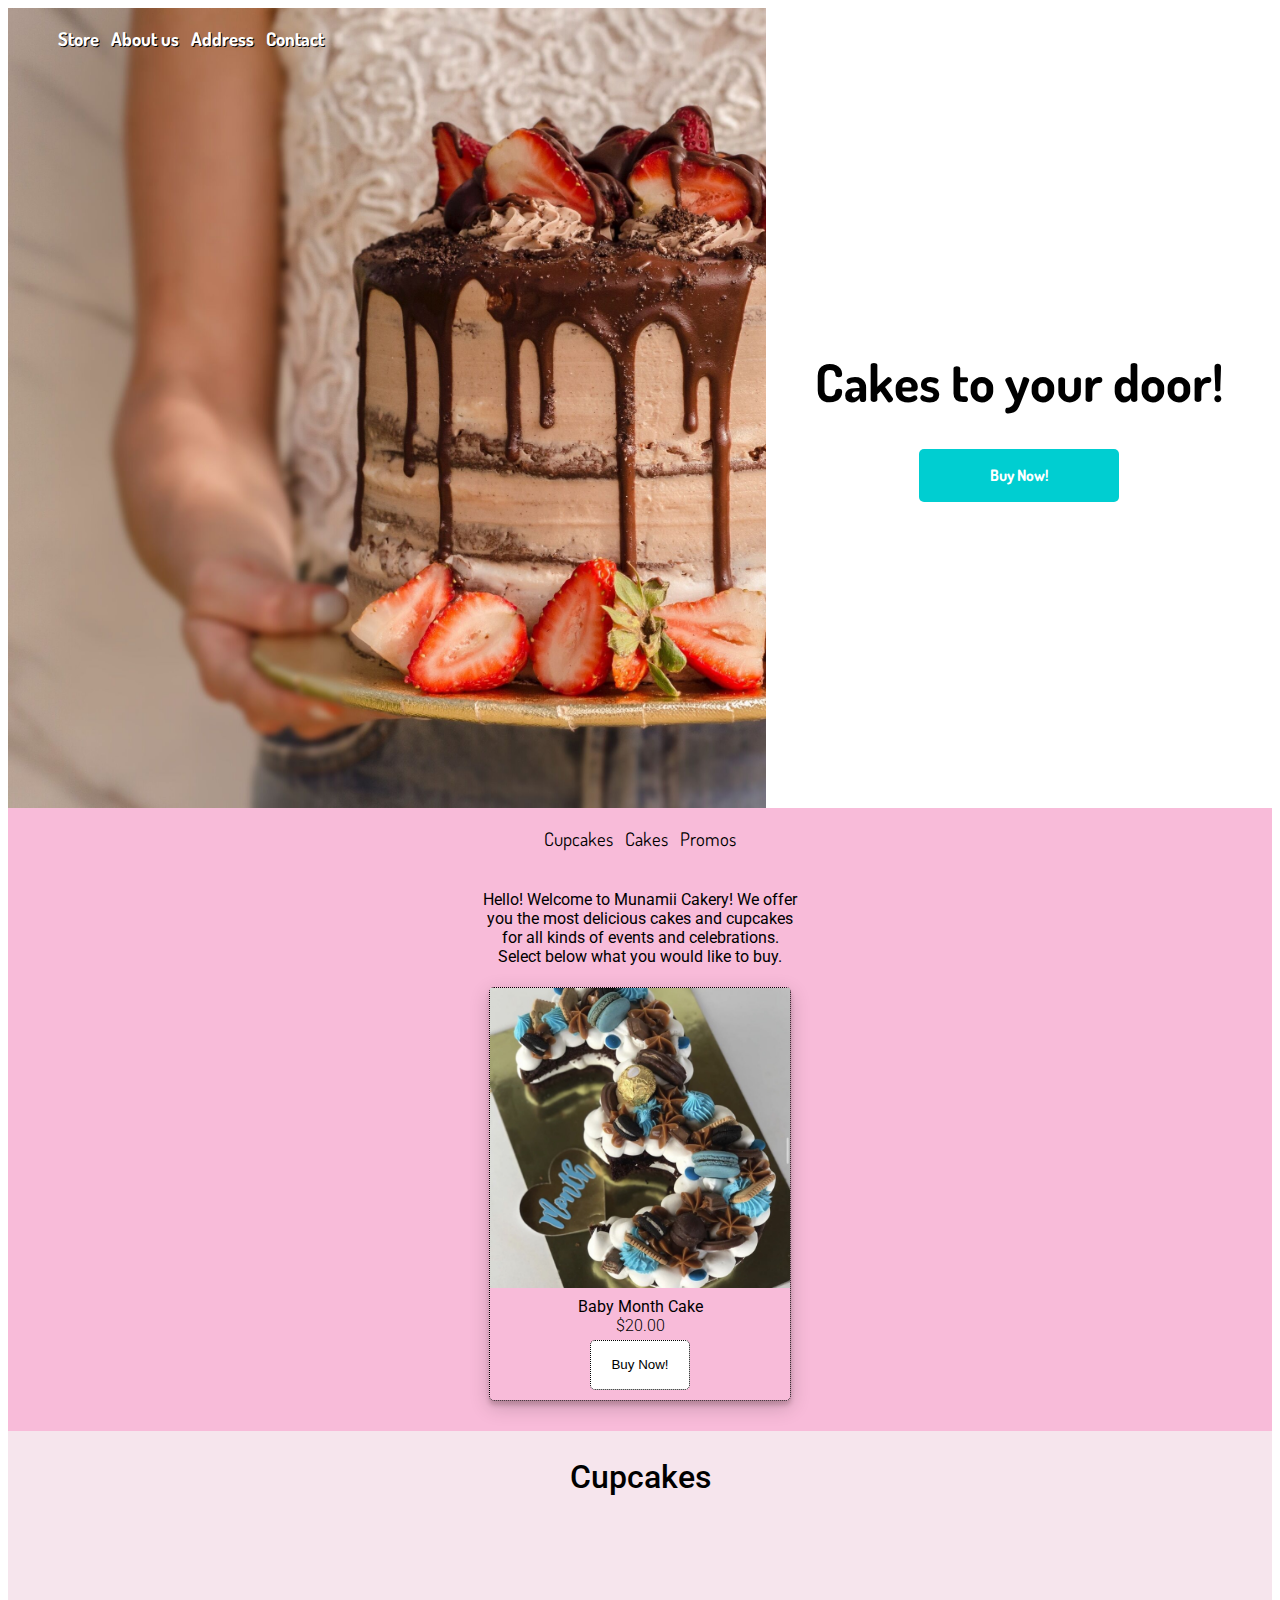
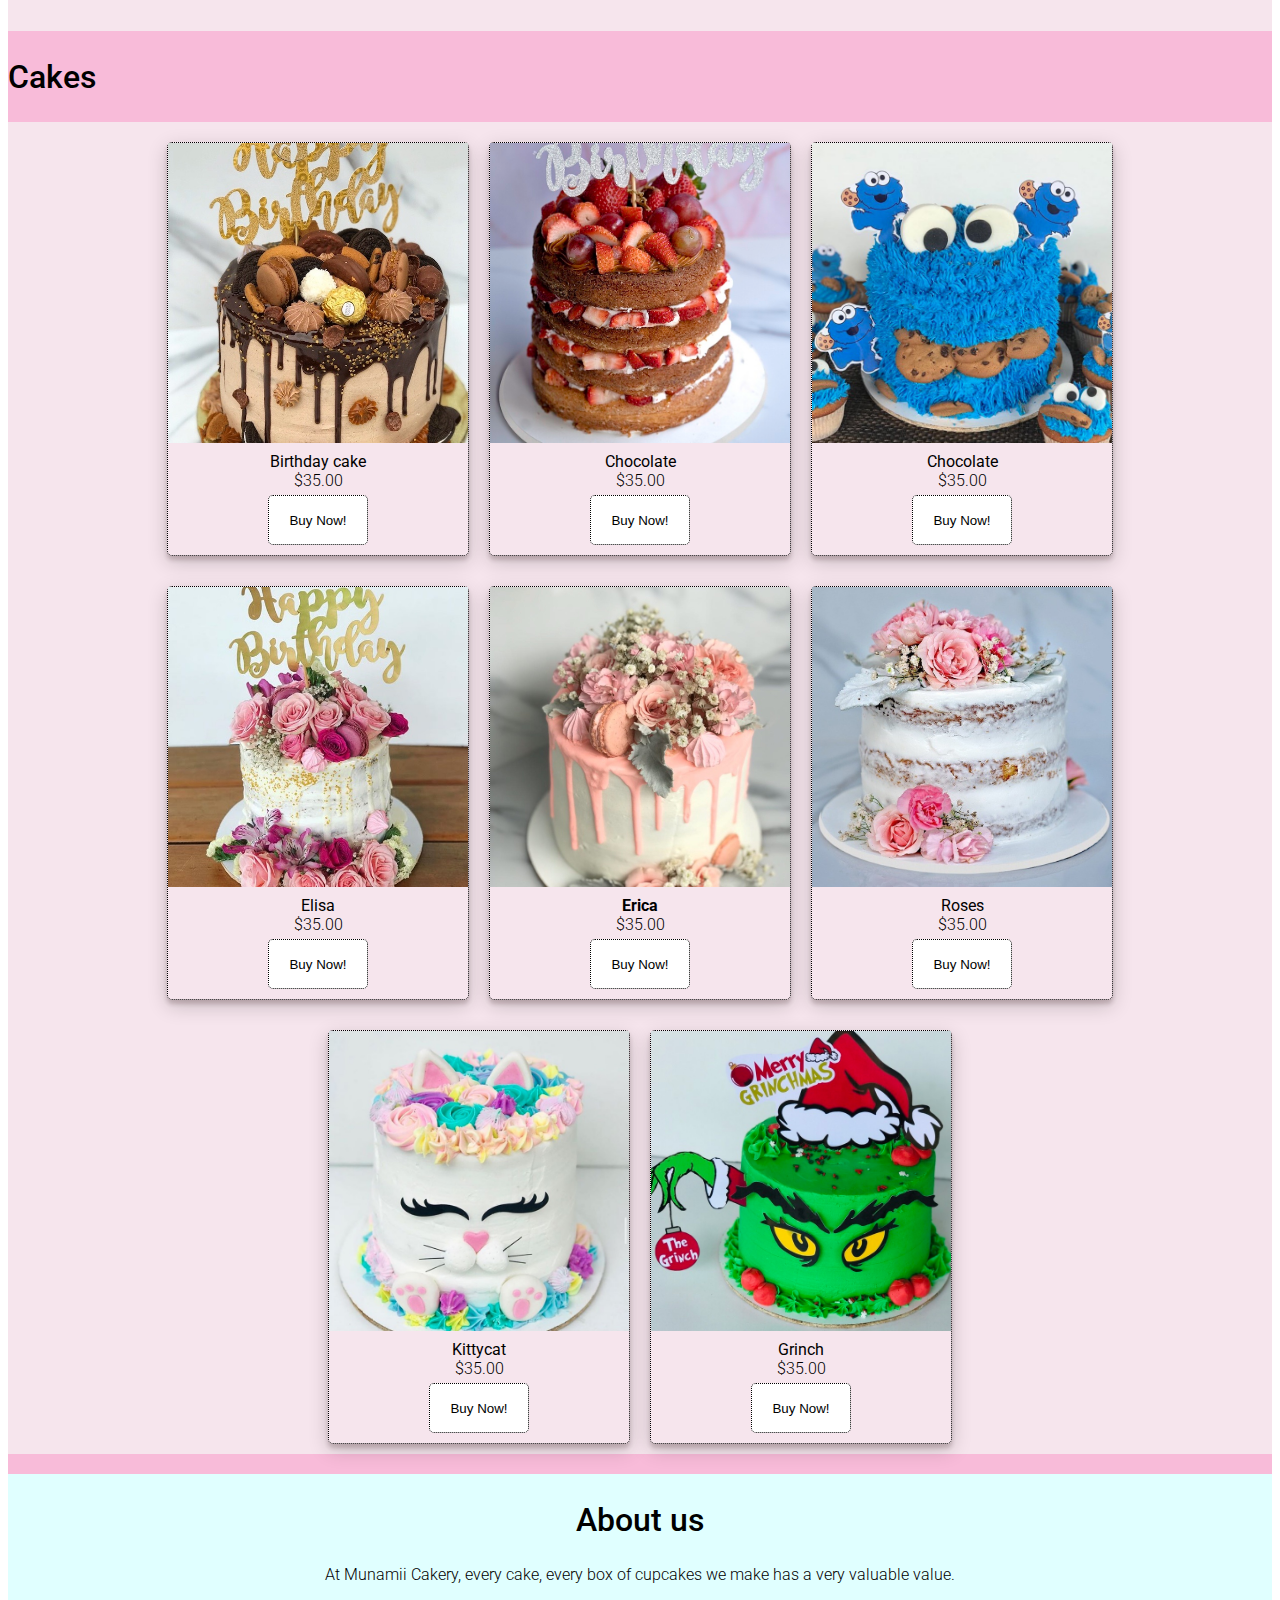
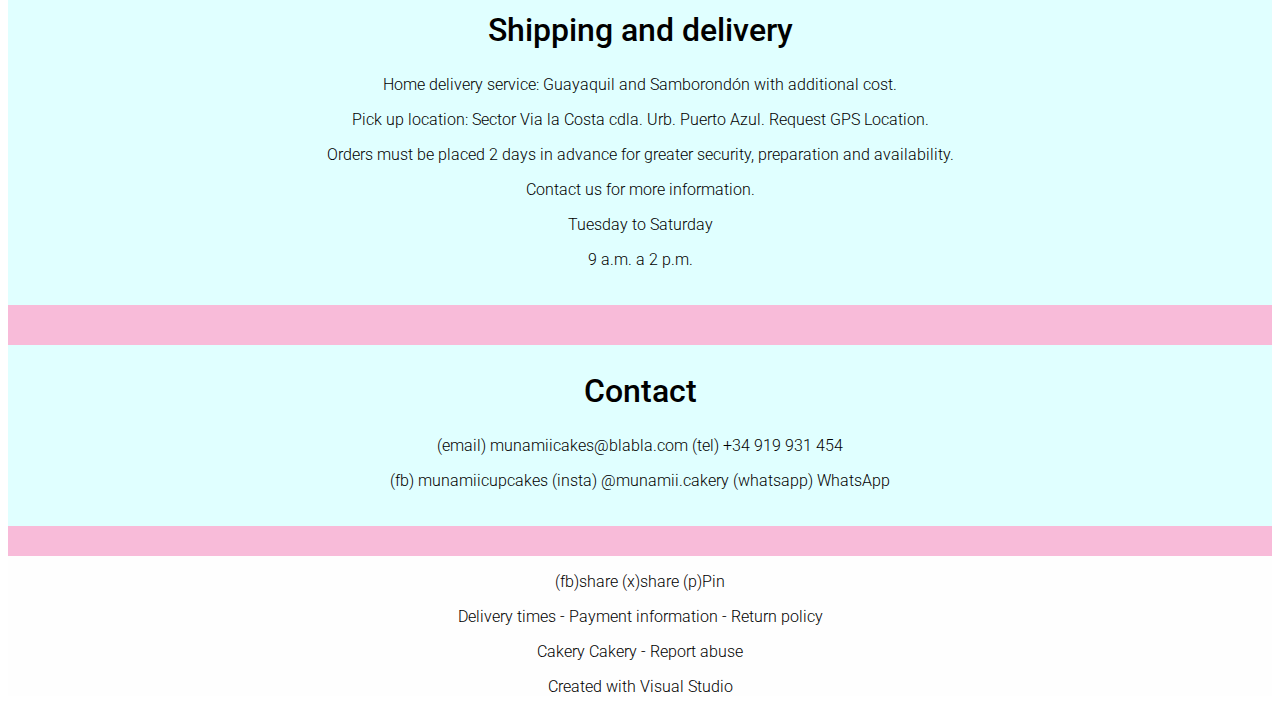
==== cakery/index.html @ a816df94 "cake menu" ====
<!DOCTYPE html>
<html lang="en">
  <head>
    <title>Cakery</title>
    <meta charset="UTF-8">
    <meta name="viewport" content="width=device-width, initial-scale=1">
    <link rel="stylesheet" href="index.css">

    <link rel="preconnect" href="//fonts.googleapis.com">
    <link rel="preconnect" href="//fonts.gstatic.com" crossorigin>
    <link href="//fonts.googleapis.com/css2?family=Dosis:wght@200..800&display=swap" rel="stylesheet">
    <link href="//fonts.googleapis.com/css2?family=Roboto:ital,wght@0,100;0,300;0,400;0,500;0,700;0,900;1,100;1,300;1,400;1,500;1,700;1,900&display=swap" rel="stylesheet");
  </head>
  
  <body>
    <!-- top level flex container -->
    <div id="top" class="flex-container-top-level">

      <!-- welcome page -->
      <div class="welcome">

        <div class="welcome-left">
          <div class="navbar">
            <h3>
              <b>
              <a href="#store">Store</a>&nbsp;&nbsp;
              <a href="#about">About us</a>&nbsp;&nbsp;
              <a href="#about">Address</a>&nbsp;&nbsp;
              <a href="#contact">Contact</a>
              </b>
            </h3>
          </div>
        </div>

        <div class="welcome-right">
          <h1><b>Cakes to your door!</b></h1>
          <button class="welcome-button" onclick="document.location='#store'"><h3><b>Buy Now!</b></h3></button>
        </div>
      </div>
      <!-- end welcome page -->

      <div id="store" class="product-menu">
        <h3>
          <a href="#cupcakes" class="two">Cupcakes</a>&nbsp;&nbsp;
          <a href="#cakes"  class="two">Cakes</a>&nbsp;&nbsp;
          <a href="#promo"  class="two">Promos</a>
        </h3></div>
      
      <div id="promo" class="selected-products"><p></p>
        <h4>
        Hello! Welcome to Munamii Cakery! We offer you the most delicious cakes and cupcakes for all kinds of events and celebrations. Select below what you would like to buy.
        </h4>
        <div class="cake">
          <a target="_top" href="">
            <img src="images/cakes/numbercake.jpg" class="img_cake">
          </a>
          <div class="semi_bold">Baby Month Cake</div>
          <div class="price">$20.00</div>
          <button class="buy-button" onclick="document.location='#store'">Buy Now!</button>
        </div>
      </div>

      <div id="cupcakes" class="cupcakes"><h2>Cupcakes</h2></div>

      <h2>Cakes</h2>
      <!-- cakes section -->
      <div id="cakes" class="cakes">
        
        <div class="cake">
          <a target="_top" href="">
            <img src="images/cakes/birthday.jpg" class="img_cake">
          </a>
          <div class="semi_bold">Birthday cake</div>
          <div class="price">$35.00</div>
          <button class="buy-button" onclick="document.location='#store'">Buy Now!</button>
        </div>
        
        <div class="cake">
          <a target="_self" href="">
            <img src="images/cakes/chocolate.jpg" class="img_cake">
          </a>
          <div class="semi_bold">Chocolate</div>
          <div class="price">$35.00</div>
          <button class="buy-button" onclick="document.location='#store'">Buy Now!</button>
        </div>

        <div class="cake">
          <a target="_parent" href="">
            <img src="images/cakes/cookiemonster.jpg" class="img_cake">
          </a>
          <div class="semi_bold">Chocolate</div>
          <div class="price">$35.00</div>
          <button class="buy-button" onclick="document.location='#store'">Buy Now!</button>
        </div>

        <div class="cake">
          <a target="_self" href="">
            <img src="images/cakes/elisa.jpg" class="img_cake">
          </a>
          <div class="semi_bold">Elisa</div>
          <div class="price">$35.00</div>
          <button class="buy-button" onclick="document.location='#store'">Buy Now!</button>
        </div>

        <div class="cake">
          <a target="_self" href="">
            <img src="images/cakes/erica.jpg" class="img_cake">
          </a>
          <div class="semi_bold"><b>Erica</b></div>
          <div class="price">$35.00</div>
          <button class="buy-button" onclick="document.location='#store'">Buy Now!</button>
        </div> 
        
        <div class="cake">
          <a target="_self" href="">
            <img src="images/cakes/roses.jpg" class="img_cake">
          </a>
          <div class="semi_bold">Roses</div>
          <div class="price">$35.00</div>
          <button class="buy-button" onclick="document.location='#store'">Buy Now!</button>
        </div>  

        <div class="cake">
          <a target="_self" href="">
            <img src="images/cakes/kittycat.jpg" class="img_cake">
          </a>
          <div class="semi_bold">Kittycat</div>
          <div class="price">$35.00</div>
          <button class="buy-button" onclick="document.location='#store'">Buy Now!</button>
        </div>  

        <div class="cake">
          <a target="_self" href="">
            <img src="images/cakes/grinch.jpg" class="img_cake">
          </a>
          <div class="semi_bold">Grinch</div>
          <div class="price">$35.00</div>
          <button class="buy-button" onclick="document.location='#store'">Buy Now!</button>
        </div>  


      </div>
      <!-- end cakes section -->

      <div id="about" class="about">
        <h2>About us</h2>
        At Munamii Cakery, every cake, every box of cupcakes we make has a very valuable value.
        <h2>Shipping and delivery</h2>
        Home delivery service: Guayaquil and Samborondón with additional cost.<p></p>
        Pick up location: Sector Via la Costa cdla. Urb. Puerto Azul. Request GPS Location.<p></p> 
        Orders must be placed 2 days in advance for greater security, preparation and availability. <p></p>
        Contact us for more information.<p></p>
        Tuesday to Saturday<p></p>
        9 a.m. a 2 p.m.<p></p>
      </div>

      <div id="contact" class="about">
        <h2>Contact</h2>
        (email) munamiicakes@blabla.com 
        (tel) +34 919 931 454<p></p>
        (fb) munamiicupcakes
        (insta) @munamii.cakery
        (whatsapp) WhatsApp 
      <p></p>   
      </div>

      <div class="footer">
        <p></p>
        (fb)share
        (x)share
        (p)Pin
        <p></p>
        Delivery times - Payment information - Return policy<p></p>
        Cakery Cakery - Report abuse
        <p></p>
        Created with Visual Studio
      </div>

    </div>   
    <!-- end top level flex container -->
  </body>
---- cakery/index.css ----
html,body { font-family: "Roboto", sans-serif; font-weight: 300; }
h1 { font-family: "Dosis", sans-serif; font-weight: 400; font-size: 52px; }
h2 { font-family: "Roboto", sans-serif; font-weight: 500; font-size: 32px;}
h3 { font-family: "Dosis", sans-serif; font-weight: 400; }
h4 { font-family: "Roboto", sans-serif; font-weight: 400; }
h5 { font-family: "Roboto", sans-serif; font-weight: 200; }
.semi_bold { font-family: "Roboto", sans-serif; font-weight: 400; }

a:link { color: white; text-decoration: none }
a:visited { color: white; }
a:hover { color: lightgrey }
a:active { color: gray; }

a.two:link { color: black; text-decoration: none }
a.two:visited { color: black; }
a.two:hover { color: grey }
a.two:active { color: gray; }

.flex-container-top-level {
    display: flex;
    flex-direction: column;
    background-color: rgb(248, 187, 217);
}

.welcome {
    display: flex;
    background-color: lightblue;
    height: 800px;
    text-align: center;      
}

.welcome-left {
    display: flex;
    flex-direction: column;
    background-color: blueviolet;
    background-image: url("images/welcome.jpg");
    background-size: cover;
    background-repeat: no-repeat;
    width: 60%;
}

.welcome-right {
    display: flex;
    flex-direction: column;
    background-color: white; 
    width: 40%;
    align-items: center;
    justify-content: center;
}

.welcome-button {
    display: block;
    border-color: red;
    border-radius: 5px;
    border-width: 0px;
    width: 200px;
    color: white;
    background-color: darkturquoise;
    justify-content: center;
    transition-duration: 0.4s;
}

.welcome-button:hover {
    background-color: rgb(1, 145, 148);
    color: white;
}

.navbar {
    color: aliceblue;
    width: fit-content;
    height: fit-content;
    text-align: center;
    margin-left: 50px;
    text-shadow: 1px 1px black;
}

.product-menu {
    display: block;
    height: fit-content;
    text-align: center;
    align-self: center;
    width: fit-content;
}

.selected-products {
    display: block;
    height: fit-content;
    text-align: center;
    width: 322px;
    align-self: center;
    margin-bottom: 20px;
}

.cupcakes {
    display: block;
    background-color: rgb(246, 229, 237);    
    height: 200px;
    text-align: center;
}

.cakes {
    display: flex;
    flex-direction: row;
    flex-wrap: wrap;
    background-color: rgb(246, 229, 237); ;    
    height: fit-content;
    text-align: center;
    align-items: center;
    justify-content: center;    
}


.cake
{
    display: flex;
    flex-direction: column;
    margin: 20px 10px 10px 10px;
    align-items: center;
    justify-content: center;    
    border-color: black;
    border-style: dotted;
    border-radius: 5px;
    border-width: 1px;
    box-shadow: 0 4px 4px 0 rgba(54, 23, 23, 0.2), 0 6px 20px 0 rgba(0, 0, 0, 0.19);
}

.img_cake {
    width: 300px;
    height: 300px;
    margin-bottom: 5px;
}


.buy-button {
    display: block;
    border-color: black;
    border-style: dotted;
    border-radius: 5px;
    border-width: 1px;
    width: 100px;
    height: 50px;
    color: black;
    background-color: white;
    transition-duration: 0.4s;
    margin-top: 5px;
    margin-bottom: 10px;
}

.about {
    display: block;
    background-color: lightcyan; 
    height: fit-content; 
    text-align: center;
    margin-top: 20px;
    padding-bottom: 20px;
    margin-bottom: 20px;
}

.footer {
    display: block;    
    background-color:rgb(254, 254, 254);
    height: fit-content;
    text-align: center; 
    margin-top: 10px;
}
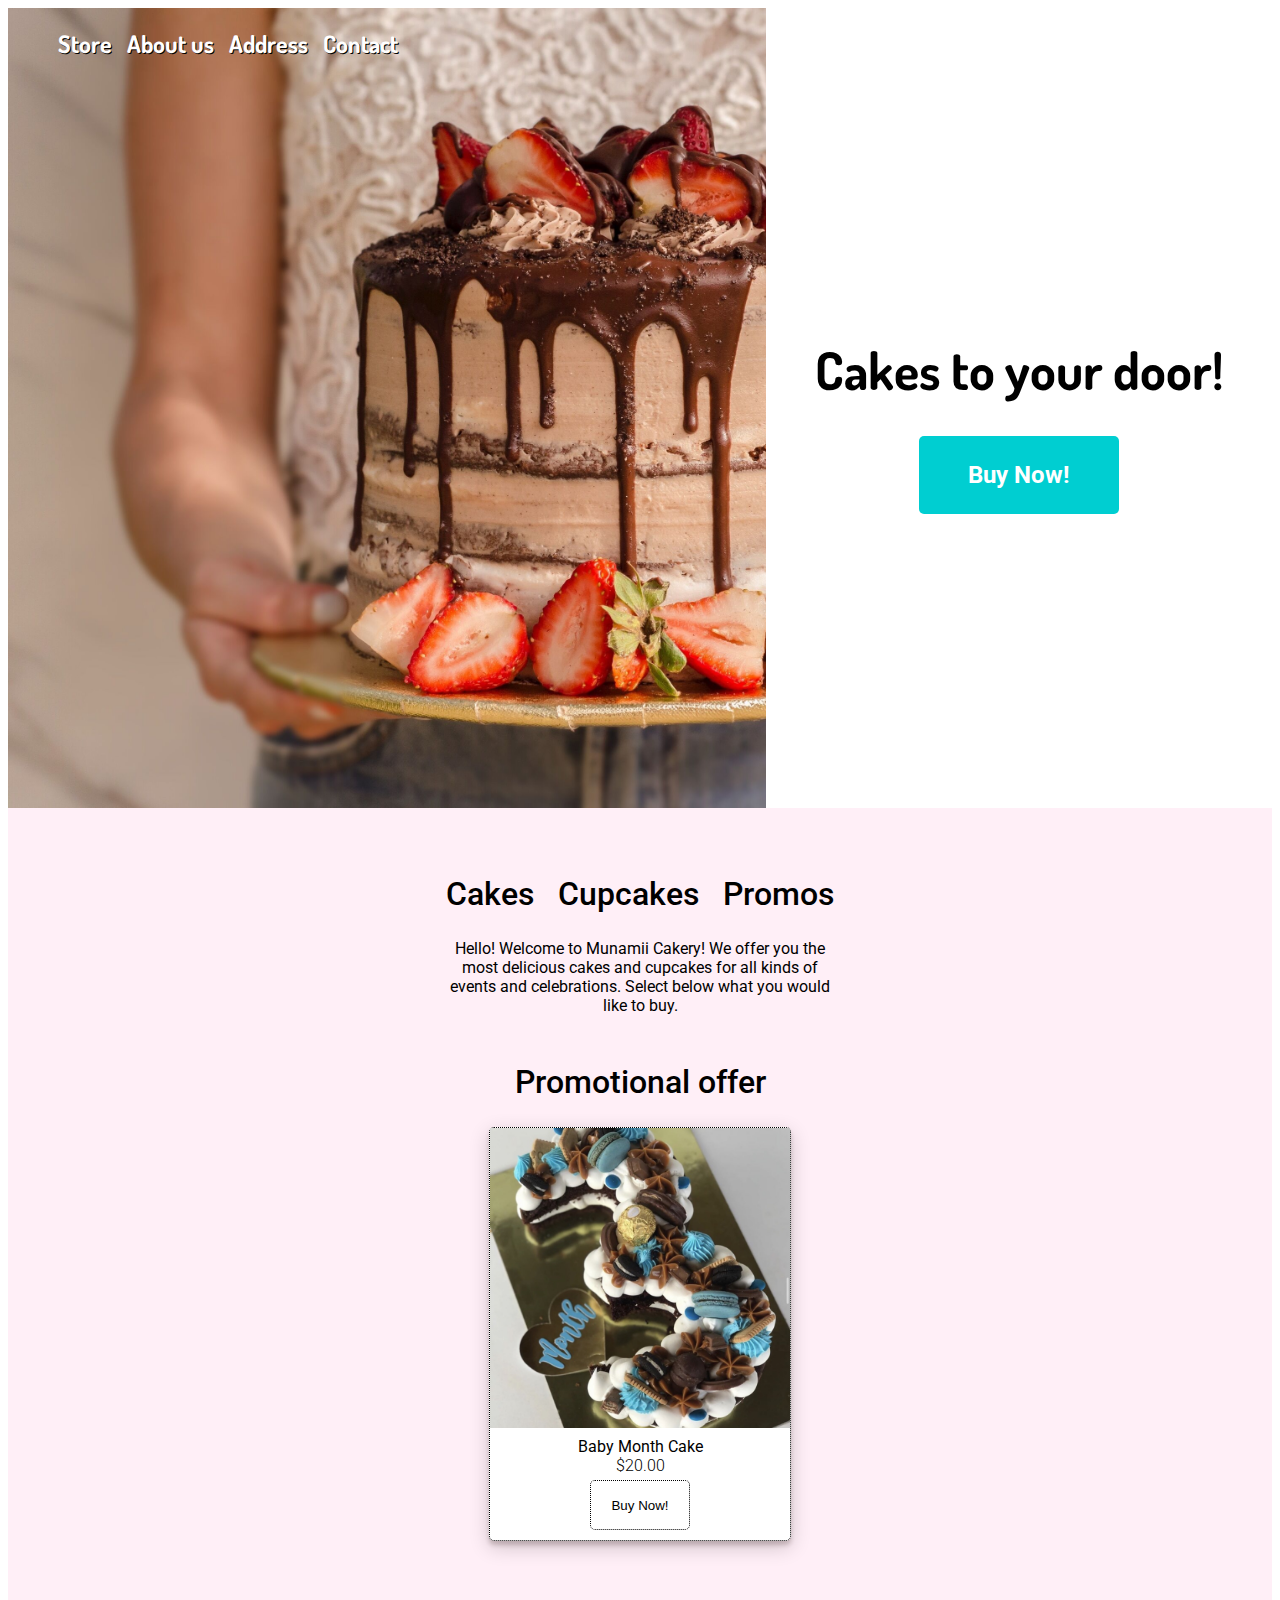
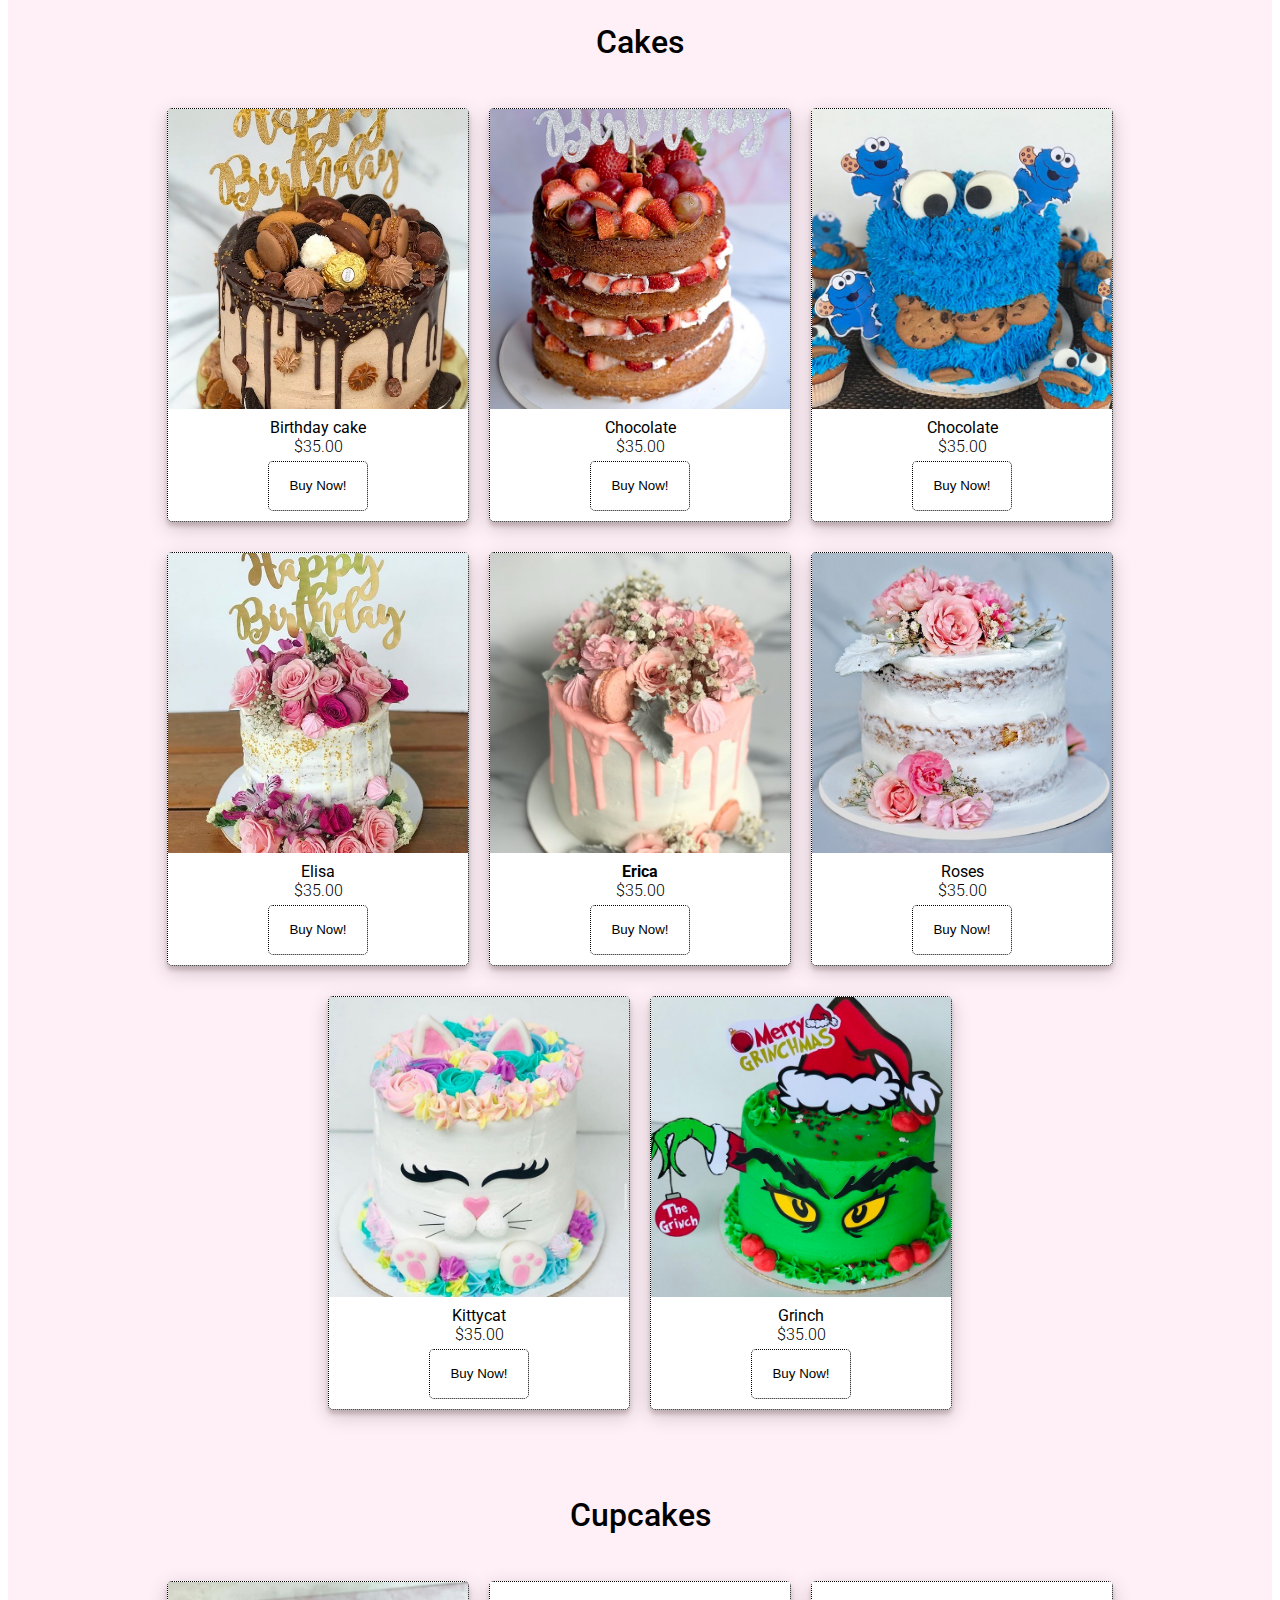
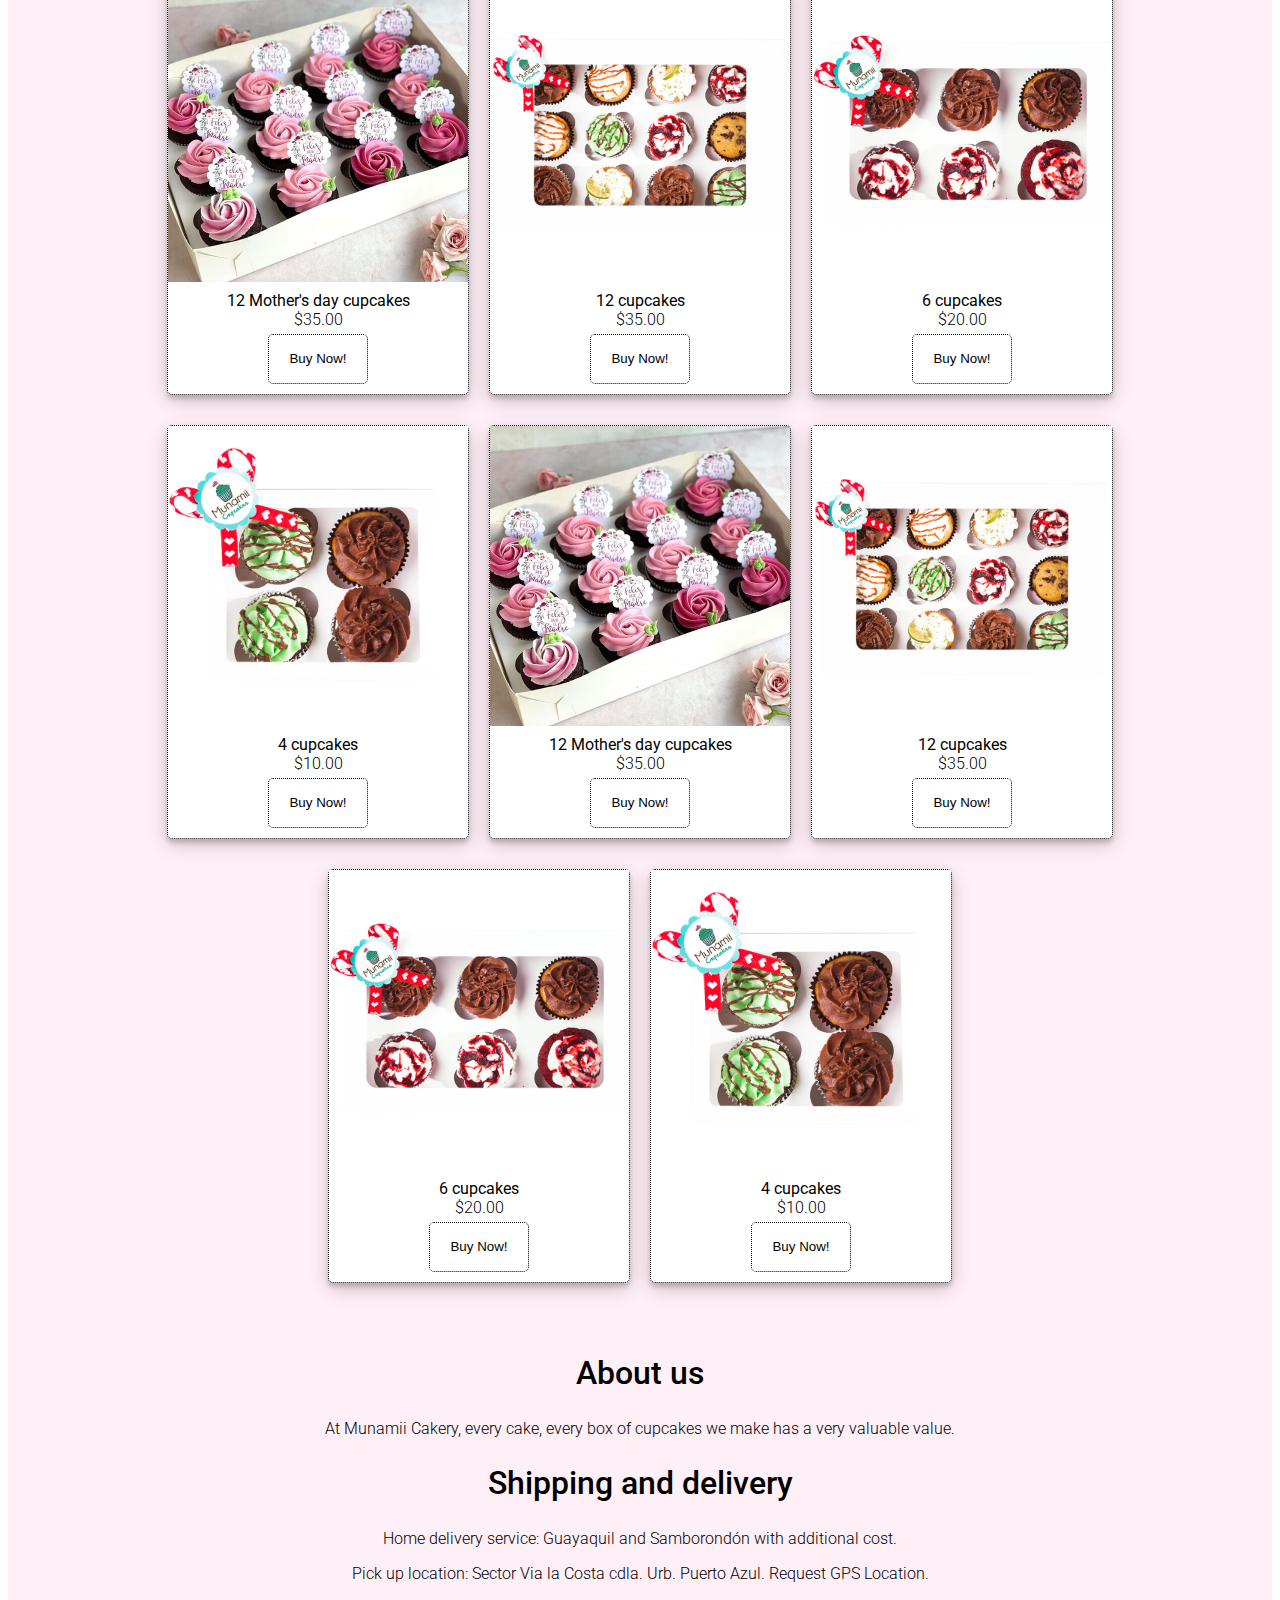
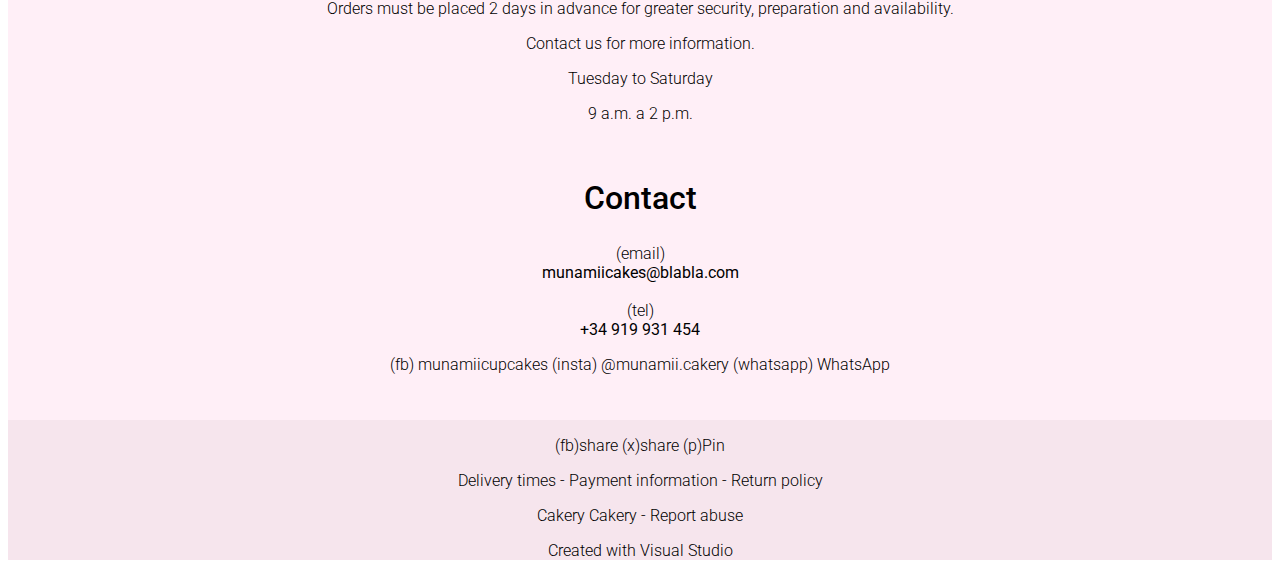
==== commit 79fe030b: "cupcakes menu" ====
--- a/cakery/index.html
+++ b/cakery/index.html
@@ -1,182 +1,275 @@
 <!DOCTYPE html>
 <html lang="en">
-  <head>
-    <title>Cakery</title>
-    <meta charset="UTF-8">
-    <meta name="viewport" content="width=device-width, initial-scale=1">
-    <link rel="stylesheet" href="index.css">
-
-    <link rel="preconnect" href="//fonts.googleapis.com">
-    <link rel="preconnect" href="//fonts.gstatic.com" crossorigin>
-    <link href="//fonts.googleapis.com/css2?family=Dosis:wght@200..800&display=swap" rel="stylesheet">
-    <link href="//fonts.googleapis.com/css2?family=Roboto:ital,wght@0,100;0,300;0,400;0,500;0,700;0,900;1,100;1,300;1,400;1,500;1,700;1,900&display=swap" rel="stylesheet");
-  </head>
-  
-  <body>
-    <!-- top level flex container -->
-    <div id="top" class="flex-container-top-level">
-
-      <!-- welcome page -->
-      <div class="welcome">
-
-        <div class="welcome-left">
-          <div class="navbar">
-            <h3>
-              <b>
-              <a href="#store">Store</a>&nbsp;&nbsp;
-              <a href="#about">About us</a>&nbsp;&nbsp;
-              <a href="#about">Address</a>&nbsp;&nbsp;
-              <a href="#contact">Contact</a>
-              </b>
-            </h3>
-          </div>
-        </div>
-
-        <div class="welcome-right">
-          <h1><b>Cakes to your door!</b></h1>
-          <button class="welcome-button" onclick="document.location='#store'"><h3><b>Buy Now!</b></h3></button>
-        </div>
-      </div>
-      <!-- end welcome page -->
-
-      <div id="store" class="product-menu">
-        <h3>
-          <a href="#cupcakes" class="two">Cupcakes</a>&nbsp;&nbsp;
-          <a href="#cakes"  class="two">Cakes</a>&nbsp;&nbsp;
-          <a href="#promo"  class="two">Promos</a>
-        </h3></div>
-      
-      <div id="promo" class="selected-products"><p></p>
-        <h4>
-        Hello! Welcome to Munamii Cakery! We offer you the most delicious cakes and cupcakes for all kinds of events and celebrations. Select below what you would like to buy.
-        </h4>
-        <div class="cake">
-          <a target="_top" href="">
-            <img src="images/cakes/numbercake.jpg" class="img_cake">
-          </a>
-          <div class="semi_bold">Baby Month Cake</div>
+
+<head>
+  <title>Cakery</title>
+  <meta charset="UTF-8">
+  <meta name="viewport" content="width=device-width, initial-scale=1">
+  <link rel="stylesheet" href="index.css">
+
+  <link rel="preconnect" href="//fonts.googleapis.com">
+  <link rel="preconnect" href="//fonts.gstatic.com" crossorigin>
+  <link href="//fonts.googleapis.com/css2?family=Dosis:wght@200..800&display=swap" rel="stylesheet">
+  <link
+    href="//fonts.googleapis.com/css2?family=Roboto:ital,wght@0,100;0,300;0,400;0,500;0,700;0,900;1,100;1,300;1,400;1,500;1,700;1,900&display=swap"
+    rel="stylesheet" ); </head>
+
+<body>
+  <!-- top level flex container -->
+  <div id="top" class="flex-container-top-level">
+
+    <!-- welcome page -->
+    <div class="welcome">
+
+      <div class="welcome-left">
+        <div class="navbar">
+
+          <b>
+            <a href="#store">Store</a>&nbsp;&nbsp;
+            <a href="#about">About us</a>&nbsp;&nbsp;
+            <a href="#about">Address</a>&nbsp;&nbsp;
+            <a href="#contact">Contact</a>
+          </b>
+
+        </div>
+      </div>
+
+      <div class="welcome-right">
+        <h1><b>Cakes to your door!</b></h1>
+        <button class="welcome-button" onclick="document.location='#store'">
+          <h3><b>Buy Now!</b></h3>
+        </button>
+      </div>
+    </div>
+    <!-- end welcome page -->
+
+    <div id="store" class="product-menu">
+      <h2>
+        <a href="#cakes" class="two">Cakes</a>&nbsp;&nbsp;
+        <a href="#cupcakes" class="two">Cupcakes</a>&nbsp;&nbsp;
+        <a href="#promo" class="two">Promos</a>
+      </h2>
+
+      <h4>
+        Hello! Welcome to Munamii Cakery! We offer you the most delicious cakes and cupcakes for all kinds of events and
+        celebrations. Select below what you would like to buy.
+      </h4>
+
+    </div>
+
+    <div id="promo" class="selected-products">
+      <h2>Promotional offer</h2>
+
+      <div class="cake">
+        <a target="" href="">
+          <img src="images/cakes/numbercake.jpg" class="img_cake">
+        </a>
+        <div class="semi_bold">Baby Month Cake</div>
+        <div class="price">$20.00</div>
+        <button class="buy-button" onclick="document.location='#store'">Buy Now!</button>
+      </div>
+    </div>
+
+    <!-- cakes section -->
+    <div id="cakes" class="cakes_section">
+      <h2>Cakes</h2>
+      <div id="cakelist" class="cakelist">
+        <div class="cake">
+          <a target="" href="">
+            <img src="images/cakes/birthday.jpg" class="img_cake">
+          </a>
+          <div class="semi_bold">Birthday cake</div>
+          <div class="price">$35.00</div>
+          <button class="buy-button" onclick="document.location='#store'">Buy Now!</button>
+        </div>
+
+        <div class="cake">
+          <a target="" href="">
+            <img src="images/cakes/chocolate.jpg" class="img_cake">
+          </a>
+          <div class="semi_bold">Chocolate</div>
+          <div class="price">$35.00</div>
+          <button class="buy-button" onclick="document.location='#store'">Buy Now!</button>
+        </div>
+
+        <div class="cake">
+          <a target="" href="">
+            <img src="images/cakes/cookiemonster.jpg" class="img_cake">
+          </a>
+          <div class="semi_bold">Chocolate</div>
+          <div class="price">$35.00</div>
+          <button class="buy-button" onclick="document.location='#store'">Buy Now!</button>
+        </div>
+
+        <div class="cake">
+          <a target="" href="">
+            <img src="images/cakes/elisa.jpg" class="img_cake">
+          </a>
+          <div class="semi_bold">Elisa</div>
+          <div class="price">$35.00</div>
+          <button class="buy-button" onclick="document.location='#store'">Buy Now!</button>
+        </div>
+
+        <div class="cake">
+          <a target="" href="">
+            <img src="images/cakes/erica.jpg" class="img_cake">
+          </a>
+          <div class="semi_bold"><b>Erica</b></div>
+          <div class="price">$35.00</div>
+          <button class="buy-button" onclick="document.location='#store'">Buy Now!</button>
+        </div>
+
+        <div class="cake">
+          <a target="" href="">
+            <img src="images/cakes/roses.jpg" class="img_cake">
+          </a>
+          <div class="semi_bold">Roses</div>
+          <div class="price">$35.00</div>
+          <button class="buy-button" onclick="document.location='#store'">Buy Now!</button>
+        </div>
+
+        <div class="cake">
+          <a target="" href="">
+            <img src="images/cakes/kittycat.jpg" class="img_cake">
+          </a>
+          <div class="semi_bold">Kittycat</div>
+          <div class="price">$35.00</div>
+          <button class="buy-button" onclick="document.location='#store'">Buy Now!</button>
+        </div>
+
+        <div class="cake">
+          <a target="" href="">
+            <img src="images/cakes/grinch.jpg" class="img_cake">
+          </a>
+          <div class="semi_bold">Grinch</div>
+          <div class="price">$35.00</div>
+          <button class="buy-button" onclick="document.location='#store'">Buy Now!</button>
+        </div>
+
+
+      </div>
+    </div>
+    <!-- end cakes section -->
+
+    <!-- begin cupcake section -->
+    <div id="cupcakes" class="cupcakes_section">
+      <h2>Cupcakes</h2>
+
+      <!-- begin cakelist -->
+      <div id="cakelist" class="cakelist">
+        <div class="cake">
+          <a target="" href="">
+            <img src="images/cupcakes/mothersday.jpg" class="img_cake">
+          </a>
+          <div class="semi_bold">12 Mother's day cupcakes </div>
+          <div class="price">$35.00</div>
+          <button class="buy-button" onclick="document.location='#store'">Buy Now!</button>
+        </div>
+
+        <div class="cake">
+          <a target="" href="">
+            <img src="images/cupcakes/cupcakes12.jpg" class="img_cake">
+          </a>
+          <div class="semi_bold">12 cupcakes</div>
+          <div class="price">$35.00</div>
+          <button class="buy-button" onclick="document.location='#store'">Buy Now!</button>
+        </div>
+
+        <div class="cake">
+          <a target="" href="">
+            <img src="images/cupcakes/cupcakes6.jpg" class="img_cake">
+          </a>
+          <div class="semi_bold">6 cupcakes</div>
           <div class="price">$20.00</div>
           <button class="buy-button" onclick="document.location='#store'">Buy Now!</button>
         </div>
-      </div>
-
-      <div id="cupcakes" class="cupcakes"><h2>Cupcakes</h2></div>
-
-      <h2>Cakes</h2>
-      <!-- cakes section -->
-      <div id="cakes" class="cakes">
-        
-        <div class="cake">
-          <a target="_top" href="">
-            <img src="images/cakes/birthday.jpg" class="img_cake">
-          </a>
-          <div class="semi_bold">Birthday cake</div>
-          <div class="price">$35.00</div>
-          <button class="buy-button" onclick="document.location='#store'">Buy Now!</button>
-        </div>
-        
-        <div class="cake">
-          <a target="_self" href="">
-            <img src="images/cakes/chocolate.jpg" class="img_cake">
-          </a>
-          <div class="semi_bold">Chocolate</div>
-          <div class="price">$35.00</div>
-          <button class="buy-button" onclick="document.location='#store'">Buy Now!</button>
-        </div>
-
-        <div class="cake">
-          <a target="_parent" href="">
-            <img src="images/cakes/cookiemonster.jpg" class="img_cake">
-          </a>
-          <div class="semi_bold">Chocolate</div>
-          <div class="price">$35.00</div>
-          <button class="buy-button" onclick="document.location='#store'">Buy Now!</button>
-        </div>
-
-        <div class="cake">
-          <a target="_self" href="">
-            <img src="images/cakes/elisa.jpg" class="img_cake">
-          </a>
-          <div class="semi_bold">Elisa</div>
-          <div class="price">$35.00</div>
-          <button class="buy-button" onclick="document.location='#store'">Buy Now!</button>
-        </div>
-
-        <div class="cake">
-          <a target="_self" href="">
-            <img src="images/cakes/erica.jpg" class="img_cake">
-          </a>
-          <div class="semi_bold"><b>Erica</b></div>
-          <div class="price">$35.00</div>
-          <button class="buy-button" onclick="document.location='#store'">Buy Now!</button>
-        </div> 
-        
-        <div class="cake">
-          <a target="_self" href="">
-            <img src="images/cakes/roses.jpg" class="img_cake">
-          </a>
-          <div class="semi_bold">Roses</div>
-          <div class="price">$35.00</div>
-          <button class="buy-button" onclick="document.location='#store'">Buy Now!</button>
-        </div>  
-
-        <div class="cake">
-          <a target="_self" href="">
-            <img src="images/cakes/kittycat.jpg" class="img_cake">
-          </a>
-          <div class="semi_bold">Kittycat</div>
-          <div class="price">$35.00</div>
-          <button class="buy-button" onclick="document.location='#store'">Buy Now!</button>
-        </div>  
-
-        <div class="cake">
-          <a target="_self" href="">
-            <img src="images/cakes/grinch.jpg" class="img_cake">
-          </a>
-          <div class="semi_bold">Grinch</div>
-          <div class="price">$35.00</div>
-          <button class="buy-button" onclick="document.location='#store'">Buy Now!</button>
-        </div>  
-
-
-      </div>
-      <!-- end cakes section -->
-
-      <div id="about" class="about">
-        <h2>About us</h2>
-        At Munamii Cakery, every cake, every box of cupcakes we make has a very valuable value.
-        <h2>Shipping and delivery</h2>
-        Home delivery service: Guayaquil and Samborondón with additional cost.<p></p>
-        Pick up location: Sector Via la Costa cdla. Urb. Puerto Azul. Request GPS Location.<p></p> 
-        Orders must be placed 2 days in advance for greater security, preparation and availability. <p></p>
-        Contact us for more information.<p></p>
-        Tuesday to Saturday<p></p>
-        9 a.m. a 2 p.m.<p></p>
-      </div>
-
-      <div id="contact" class="about">
-        <h2>Contact</h2>
-        (email) munamiicakes@blabla.com 
-        (tel) +34 919 931 454<p></p>
-        (fb) munamiicupcakes
-        (insta) @munamii.cakery
-        (whatsapp) WhatsApp 
-      <p></p>   
-      </div>
-
-      <div class="footer">
-        <p></p>
-        (fb)share
-        (x)share
-        (p)Pin
-        <p></p>
-        Delivery times - Payment information - Return policy<p></p>
-        Cakery Cakery - Report abuse
-        <p></p>
-        Created with Visual Studio
-      </div>
-
-    </div>   
-    <!-- end top level flex container -->
-  </body>
-
+
+        <div class="cake">
+          <a target="" href="">
+            <img src="images/cupcakes/cupcakes4.jpg" class="img_cake">
+          </a>
+          <div class="semi_bold">4 cupcakes</div>
+          <div class="price">$10.00</div>
+          <button class="buy-button" onclick="document.location='#store'">Buy Now!</button>
+        </div>
+        <div class="cake">
+          <a target="" href="">
+            <img src="images/cupcakes/mothersday.jpg" class="img_cake">
+          </a>
+          <div class="semi_bold">12 Mother's day cupcakes </div>
+          <div class="price">$35.00</div>
+          <button class="buy-button" onclick="document.location='#store'">Buy Now!</button>
+        </div>
+
+        <div class="cake">
+          <a target="" href="">
+            <img src="images/cupcakes/cupcakes12.jpg" class="img_cake">
+          </a>
+          <div class="semi_bold">12 cupcakes</div>
+          <div class="price">$35.00</div>
+          <button class="buy-button" onclick="document.location='#store'">Buy Now!</button>
+        </div>
+
+        <div class="cake">
+          <a target="" href="">
+            <img src="images/cupcakes/cupcakes6.jpg" class="img_cake">
+          </a>
+          <div class="semi_bold">6 cupcakes</div>
+          <div class="price">$20.00</div>
+          <button class="buy-button" onclick="document.location='#store'">Buy Now!</button>
+        </div>
+
+        <div class="cake">
+          <a target="" href="">
+            <img src="images/cupcakes/cupcakes4.jpg" class="img_cake">
+          </a>
+          <div class="semi_bold">4 cupcakes</div>
+          <div class="price">$10.00</div>
+          <button class="buy-button" onclick="document.location='#store'">Buy Now!</button>
+        </div>
+
+
+      </div>
+      <!-- end cakelist -->
+    </div>
+    <!-- end cupcake section -->
+
+
+    <div id="about" class="about">
+      <h2>About us</h2>
+      At Munamii Cakery, every cake, every box of cupcakes we make has a very valuable value.
+      <h2>Shipping and delivery</h2>
+      Home delivery service: Guayaquil and Samborondón with additional cost.<p></p>
+      Pick up location: Sector Via la Costa cdla. Urb. Puerto Azul. Request GPS Location.<p></p>
+      Orders must be placed 2 days in advance for greater security, preparation and availability. <p></p>
+      Contact us for more information.<p></p>
+      Tuesday to Saturday<p></p>
+      9 a.m. a 2 p.m.
+    </div>
+
+    <div id="contact" class="about">
+      <h2>Contact</h2>
+      (email) <div class="semi_bold">munamiicakes@blabla.com</div><br>
+      (tel) <div class="semi_bold">+34 919 931 454</div>
+      <p></p>
+      (fb) munamiicupcakes
+      (insta) @munamii.cakery
+      (whatsapp) WhatsApp
+      <p></p>
+    </div>
+
+    <div class="footer">
+      <p></p>
+      (fb)share
+      (x)share
+      (p)Pin
+      <p></p>
+      Delivery times - Payment information - Return policy<p></p>
+      Cakery Cakery - Report abuse
+      <p></p>
+      Created with Visual Studio
+    </div>
+
+  </div>
+  <!-- end top level flex container -->
+</body>--- a/cakery/index.css
+++ b/cakery/index.css
@@ -1,10 +1,11 @@
 html,body { font-family: "Roboto", sans-serif; font-weight: 300; }
 h1 { font-family: "Dosis", sans-serif; font-weight: 400; font-size: 52px; }
 h2 { font-family: "Roboto", sans-serif; font-weight: 500; font-size: 32px;}
-h3 { font-family: "Dosis", sans-serif; font-weight: 400; }
+h3 { font-family: "Roboto", sans-serif; font-weight: 400; font-size: 24px; }
 h4 { font-family: "Roboto", sans-serif; font-weight: 400; }
 h5 { font-family: "Roboto", sans-serif; font-weight: 200; }
 .semi_bold { font-family: "Roboto", sans-serif; font-weight: 400; }
+.na { font-family: "Roboto", sans-serif; font-weight: 400; }
 
 a:link { color: white; text-decoration: none }
 a:visited { color: white; }
@@ -19,7 +20,7 @@
 .flex-container-top-level {
     display: flex;
     flex-direction: column;
-    background-color: rgb(248, 187, 217);
+    background-color: rgb(256, 239, 247);
 }
 
 .welcome {
@@ -71,15 +72,19 @@
     height: fit-content;
     text-align: center;
     margin-left: 50px;
+    margin-top: 20px;
     text-shadow: 1px 1px black;
+    font-family: "Dosis", sans-serif; font-weight: 400; font-size: 24px;
 }
+
 
 .product-menu {
     display: block;
     height: fit-content;
     text-align: center;
     align-self: center;
-    width: fit-content;
+    width: 400px;
+    margin-top: 40px;
 }
 
 .selected-products {
@@ -91,18 +96,25 @@
     margin-bottom: 20px;
 }
 
-.cupcakes {
+.cupcakes_section {
     display: block;
-    background-color: rgb(246, 229, 237);    
-    height: 200px;
     text-align: center;
+    margin-bottom: 25px;
+    margin-top: 25px;
 }
 
-.cakes {
+.cakes_section {
+    display: block;
+    text-align: center;
+    margin-bottom: 25px;
+    margin-top: 25px;    
+}
+
+.cakelist {
     display: flex;
     flex-direction: row;
     flex-wrap: wrap;
-    background-color: rgb(246, 229, 237); ;    
+    background-color: rgb(256, 239, 247);    
     height: fit-content;
     text-align: center;
     align-items: center;
@@ -122,6 +134,7 @@
     border-radius: 5px;
     border-width: 1px;
     box-shadow: 0 4px 4px 0 rgba(54, 23, 23, 0.2), 0 6px 20px 0 rgba(0, 0, 0, 0.19);
+    background-color: white;
 }
 
 .img_cake {
@@ -148,17 +161,17 @@
 
 .about {
     display: block;
-    background-color: lightcyan; 
+    background-color: rgb(256, 239, 247);
     height: fit-content; 
     text-align: center;
-    margin-top: 20px;
-    padding-bottom: 20px;
-    margin-bottom: 20px;
+    margin-top: 10px;
+    padding-bottom: 10px;
+    margin-bottom: 10px;
 }
 
 .footer {
     display: block;    
-    background-color:rgb(254, 254, 254);
+    background-color: rgb(246, 229, 237);
     height: fit-content;
     text-align: center; 
     margin-top: 10px;
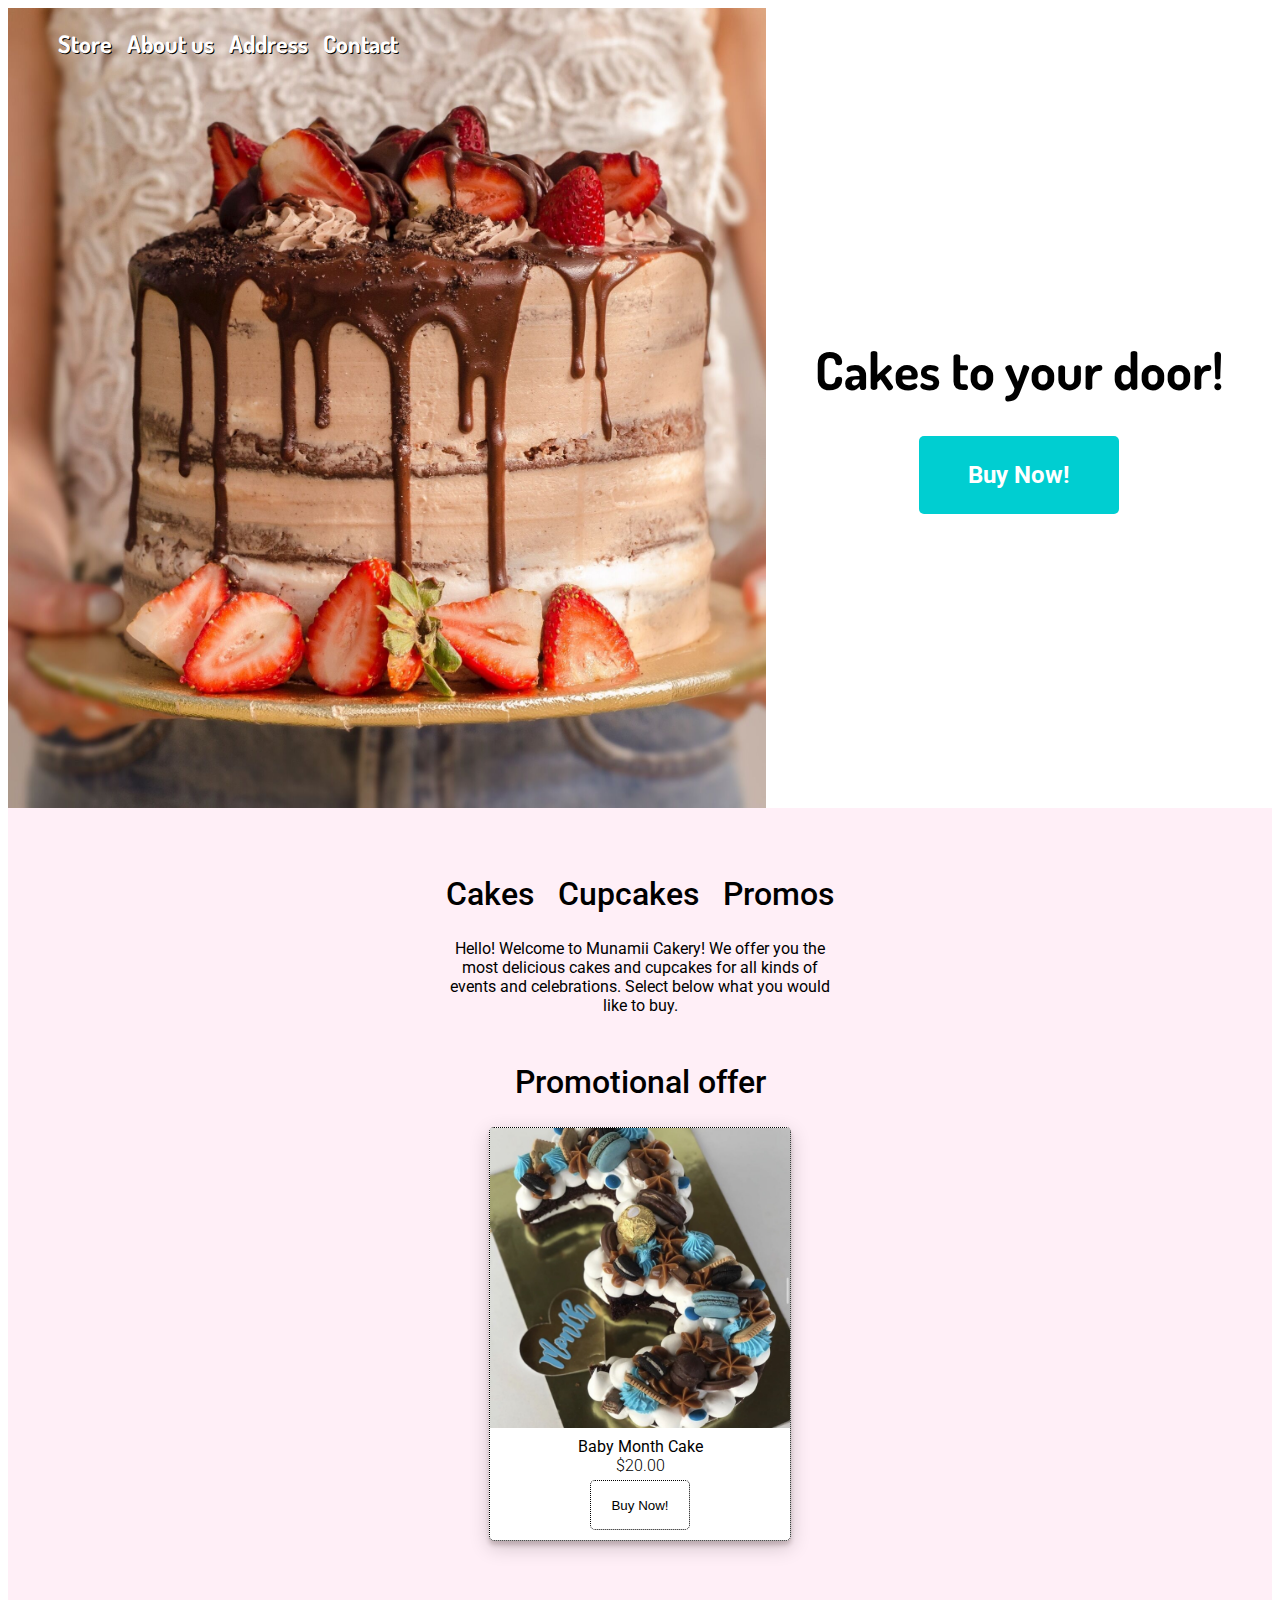
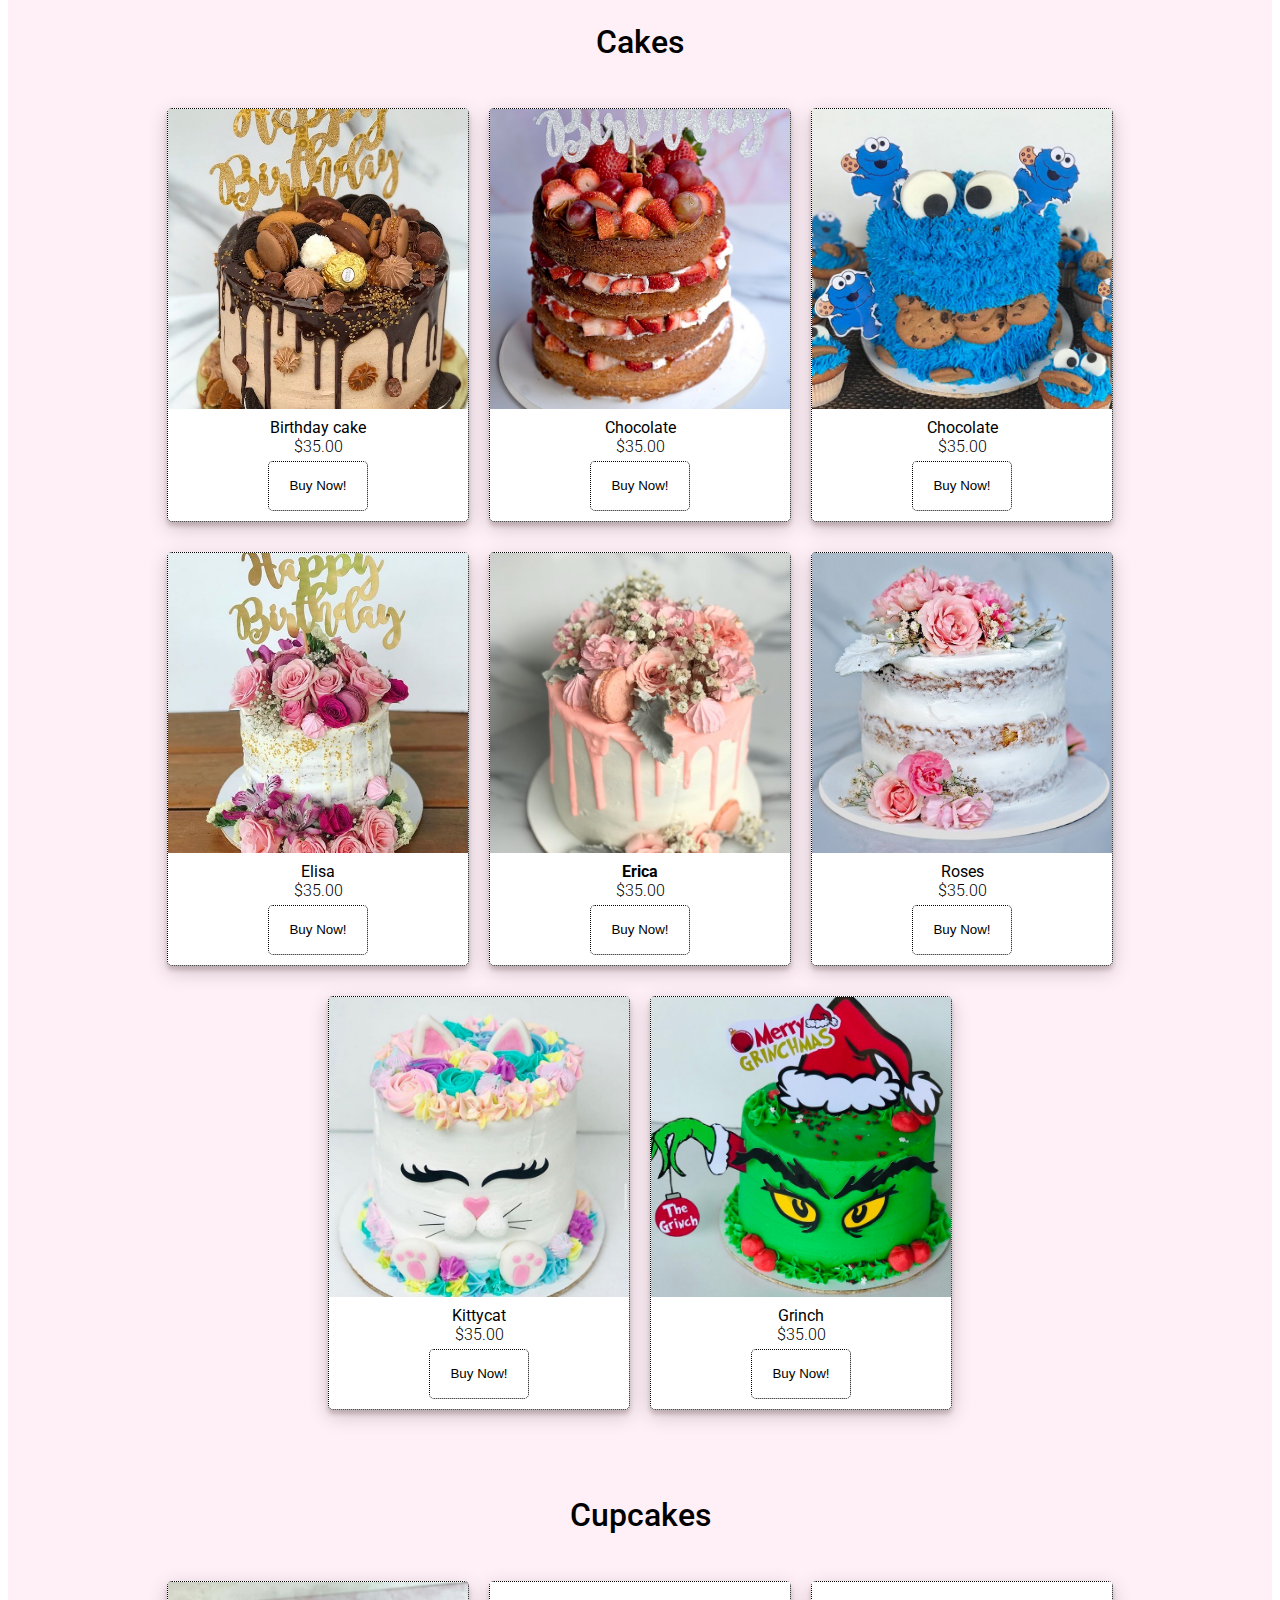
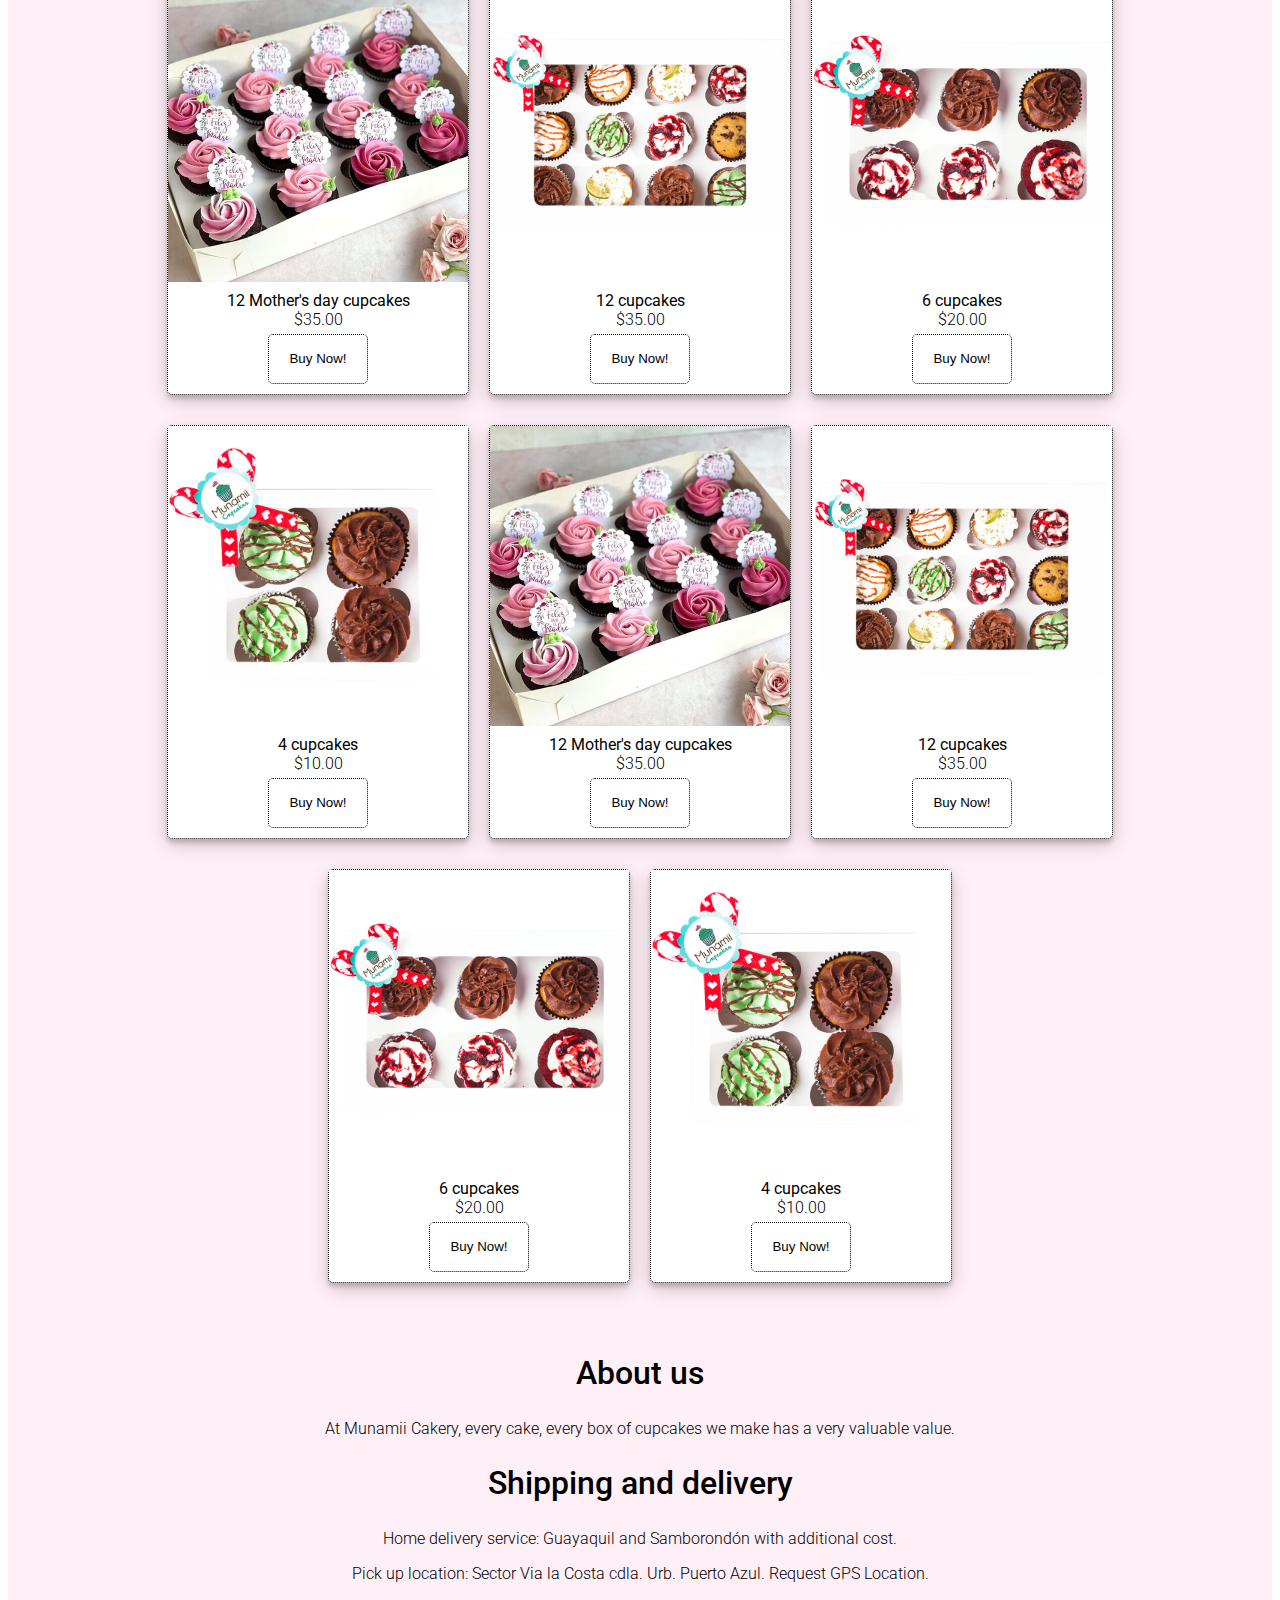
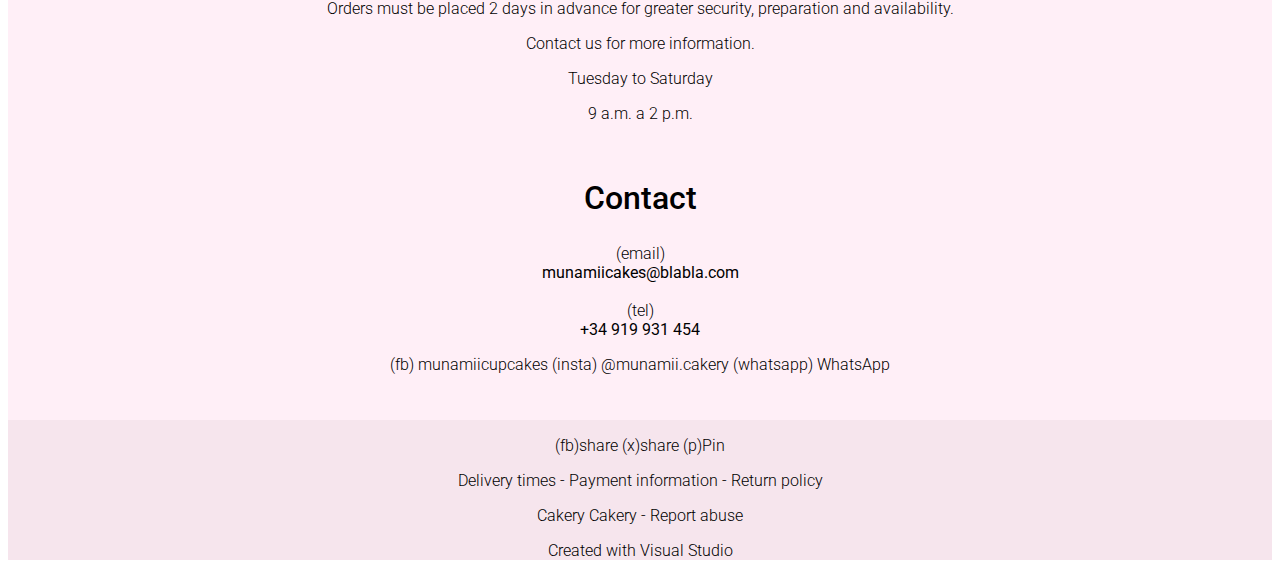
==== commit f9f06d03: "background image" ====
--- a/cakery/index.html
+++ b/cakery/index.html
@@ -32,6 +32,9 @@
           </b>
 
         </div>
+      <!--    
+        <img src="images/welcome.jpg" class="img_welcome">
+      -->
       </div>
 
       <div class="welcome-right">
--- a/cakery/index.css
+++ b/cakery/index.css
@@ -25,18 +25,29 @@
 
 .welcome {
     display: flex;
-    background-color: lightblue;
+    flex-direction: row;
+    flex-wrap: wrap;
+   /* background-color: lightblue; */
     height: 800px;
-    text-align: center;      
+    text-align: center;  
+    justify-content: flex-start;        
+}
+
+.img_welcome 
+{
+    max-width: 100%;
+    height: auto;
+    width: 600px;
 }
 
 .welcome-left {
     display: flex;
     flex-direction: column;
     background-color: blueviolet;
+    background-repeat: no-repeat;
     background-image: url("images/welcome.jpg");
     background-size: cover;
-    background-repeat: no-repeat;
+    background-position: center top;
     width: 60%;
 }
 
@@ -162,7 +173,6 @@
 .about {
     display: block;
     background-color: rgb(256, 239, 247);
-    height: fit-content; 
     text-align: center;
     margin-top: 10px;
     padding-bottom: 10px;
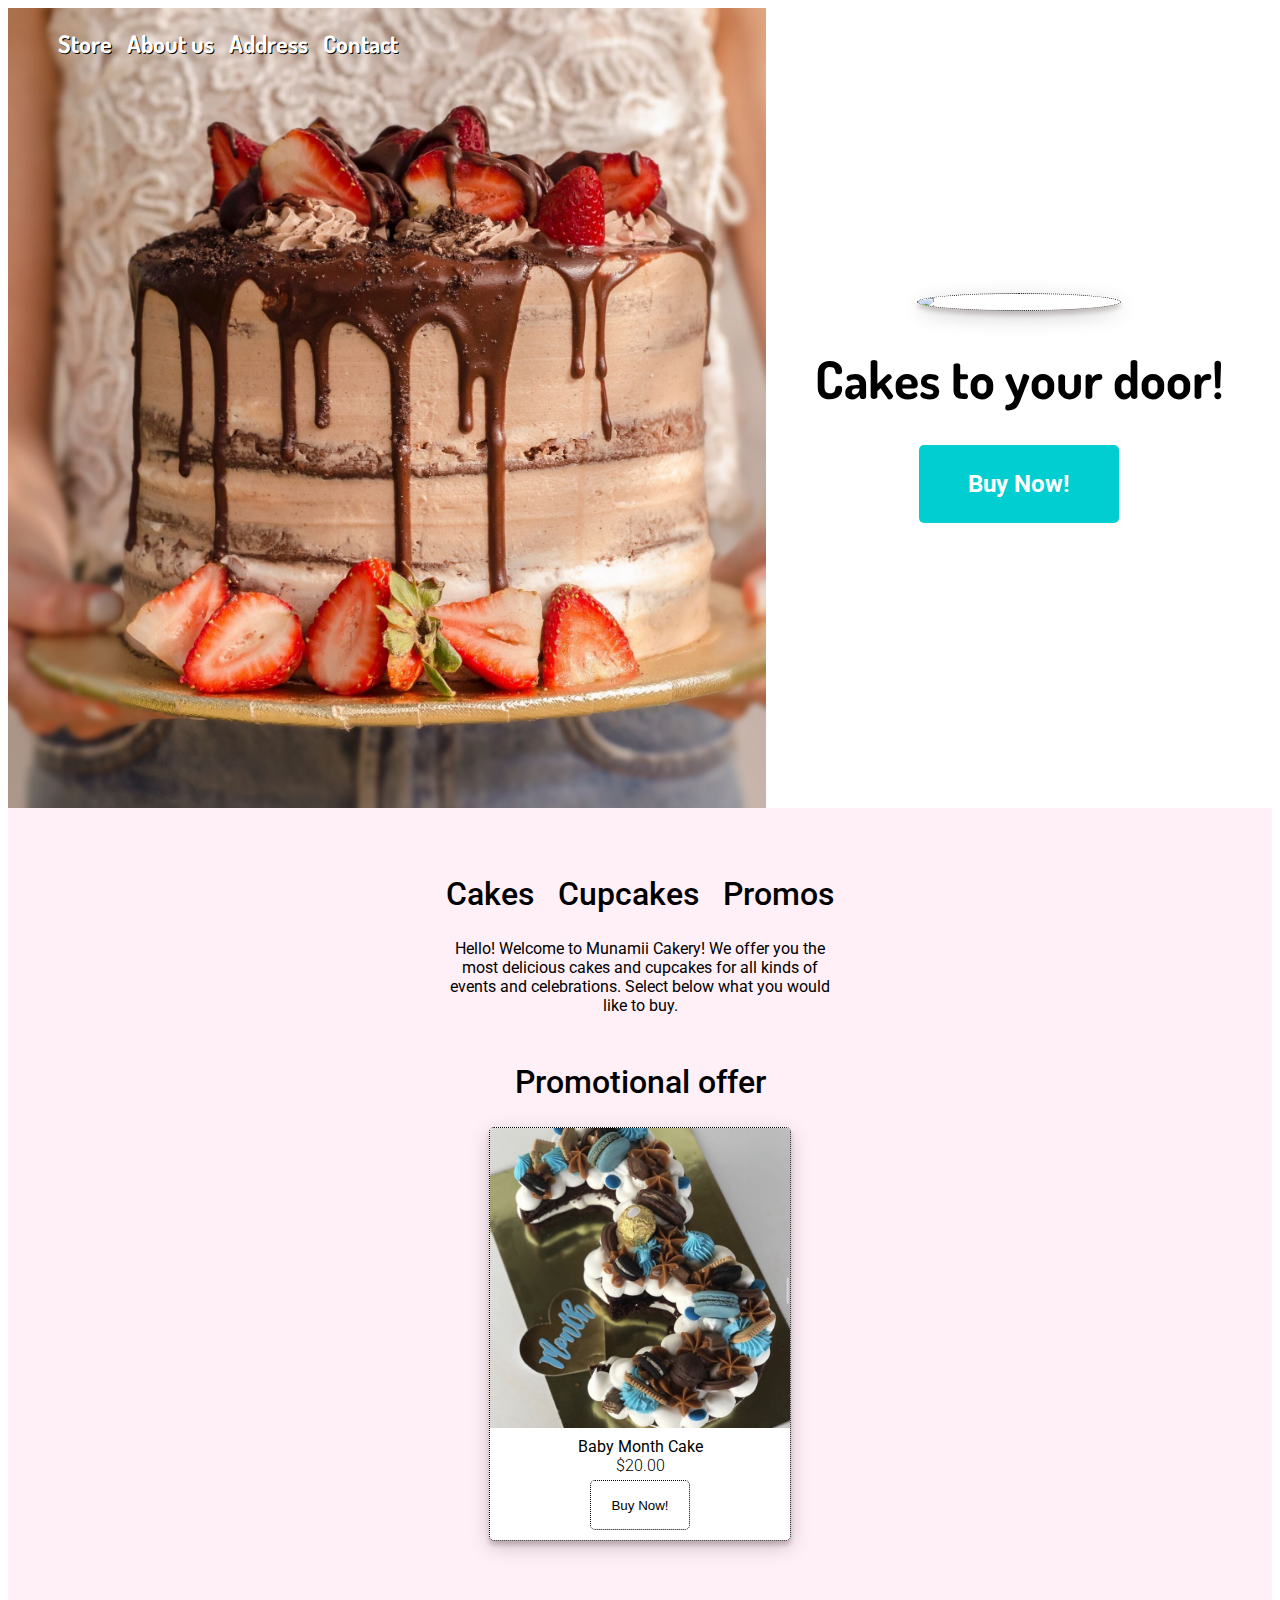
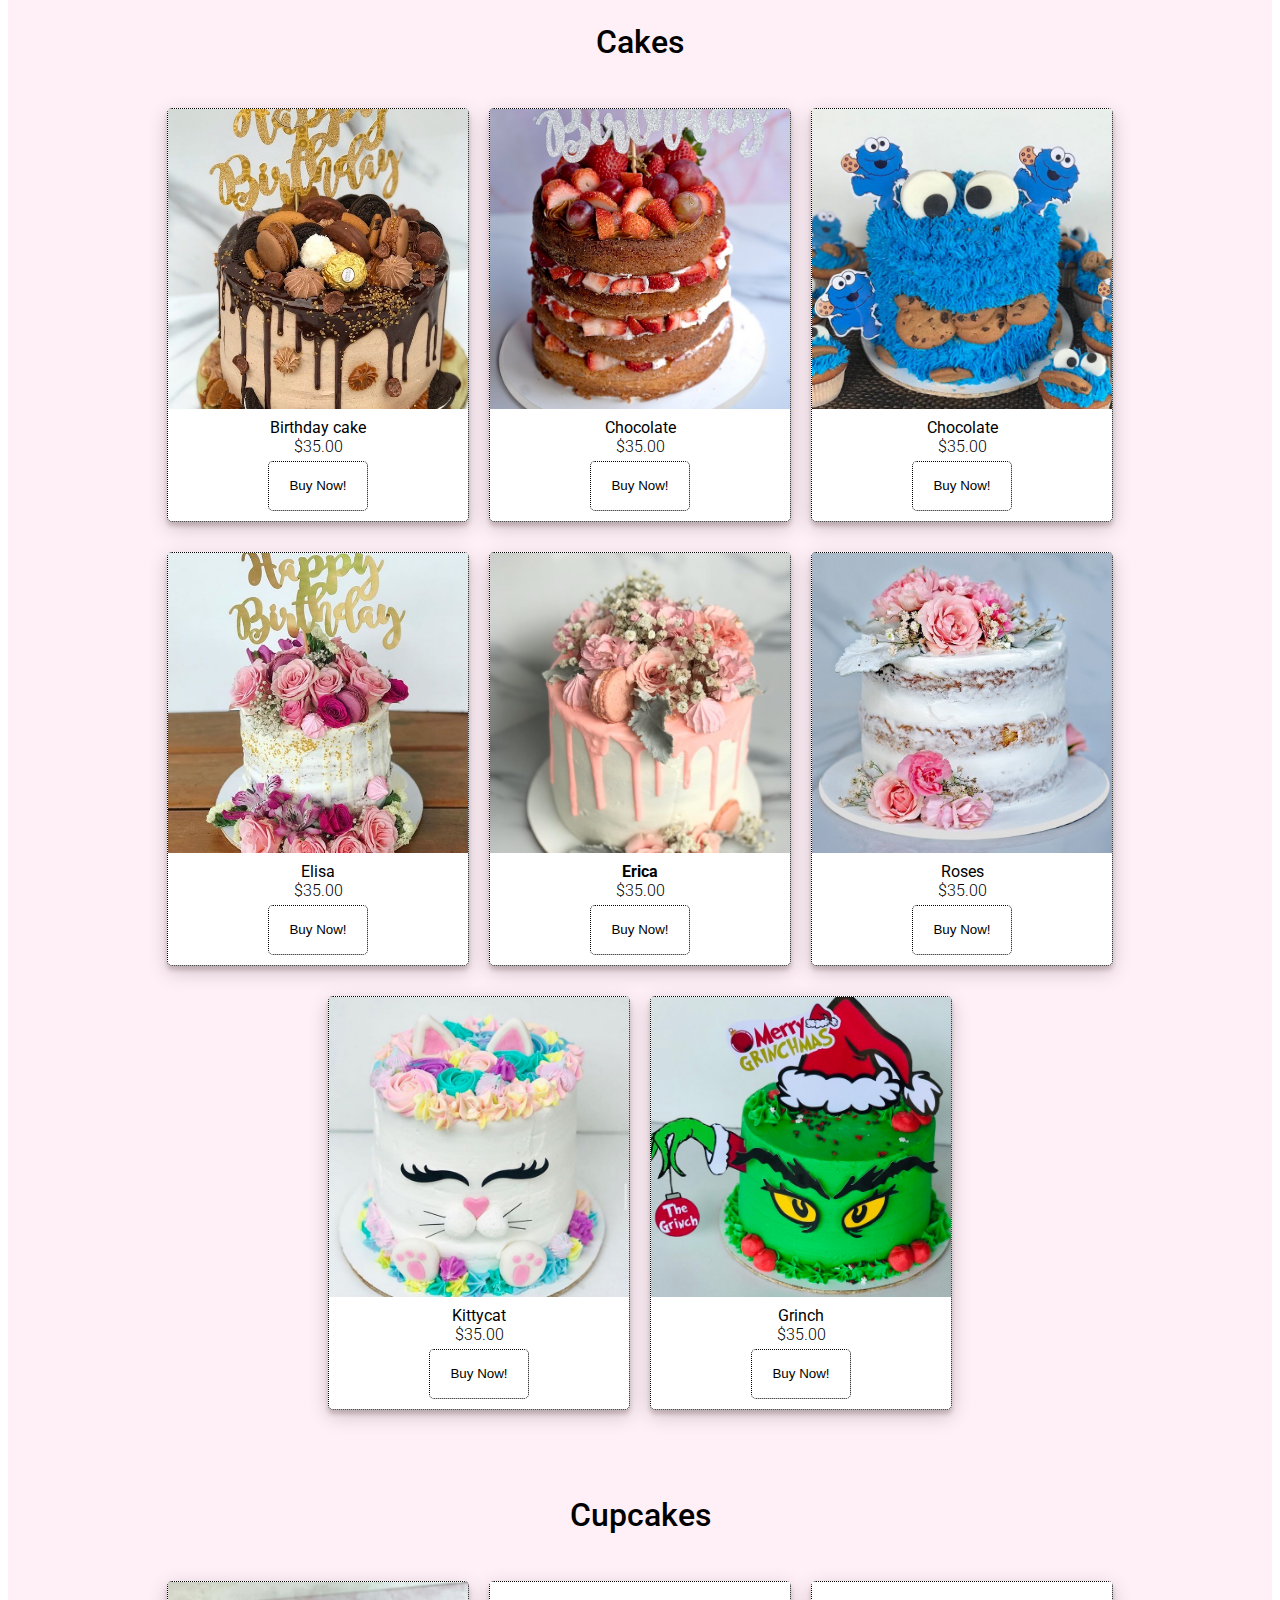
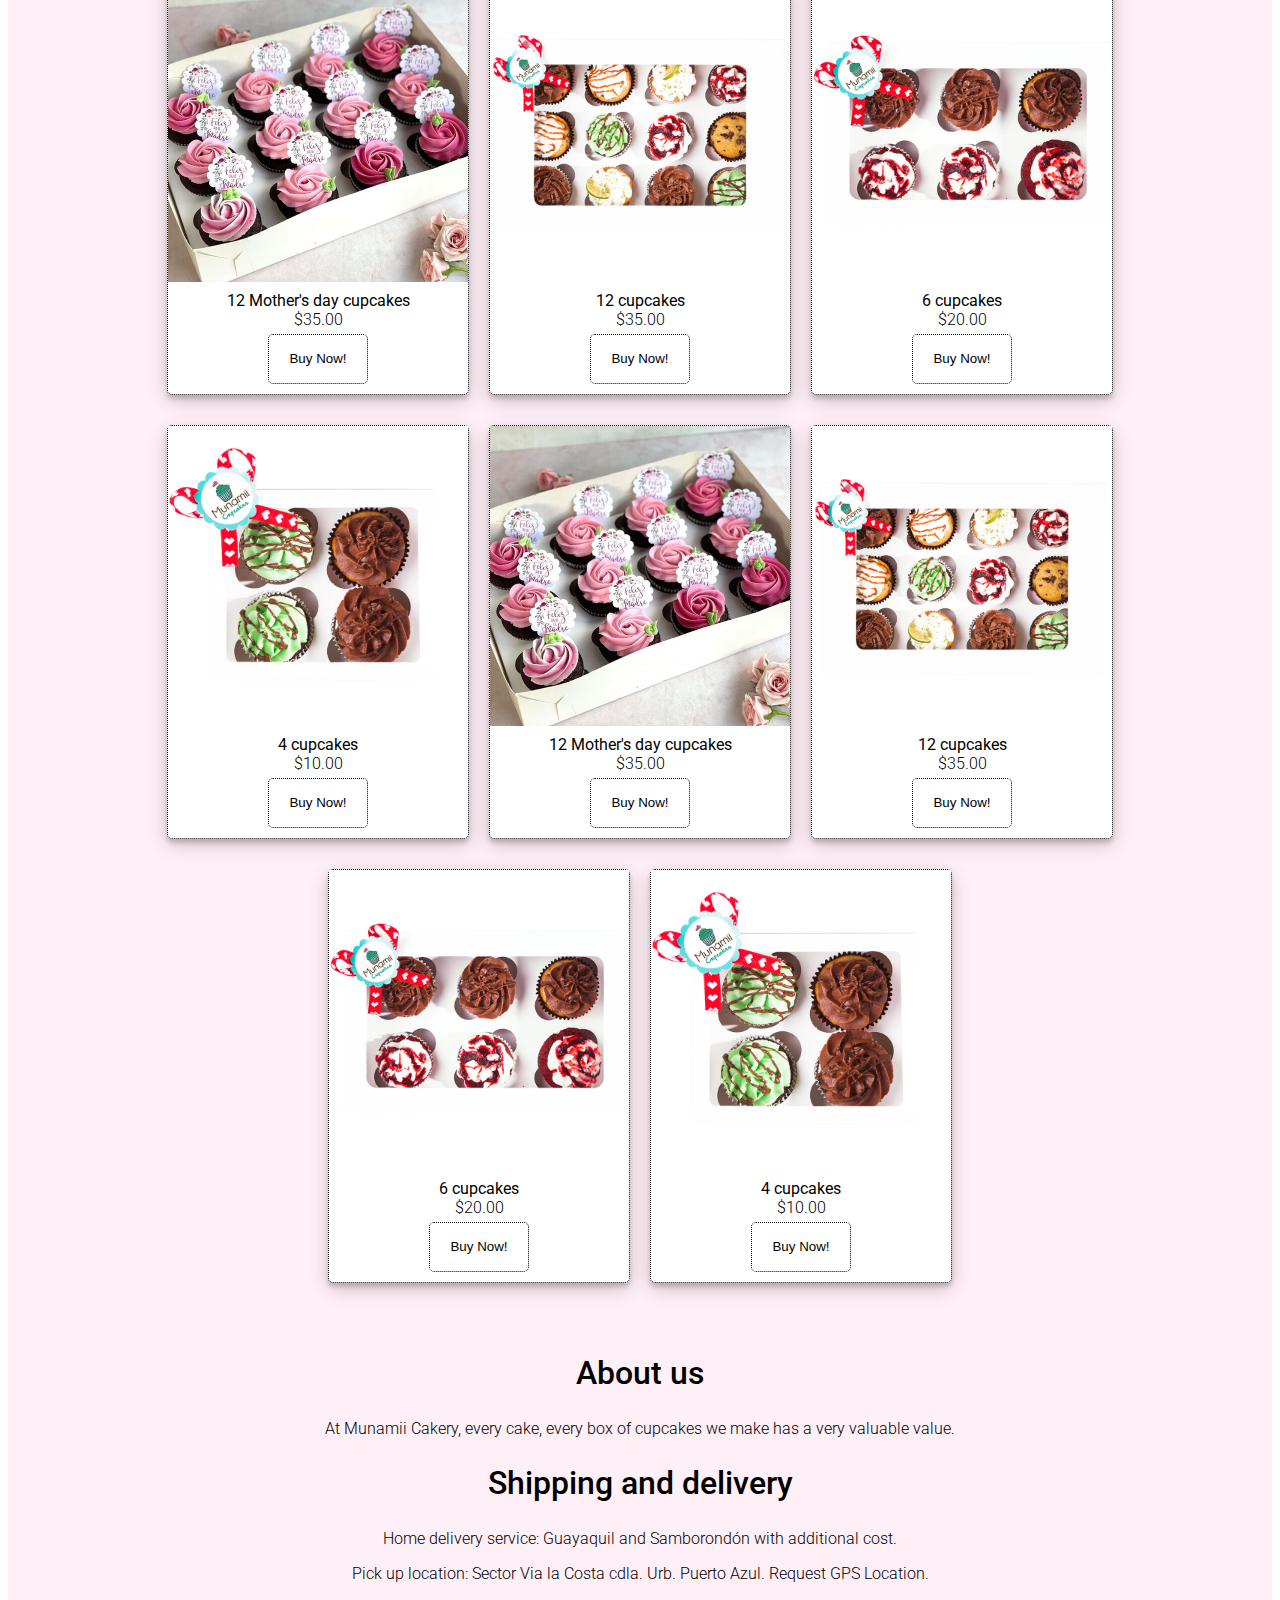
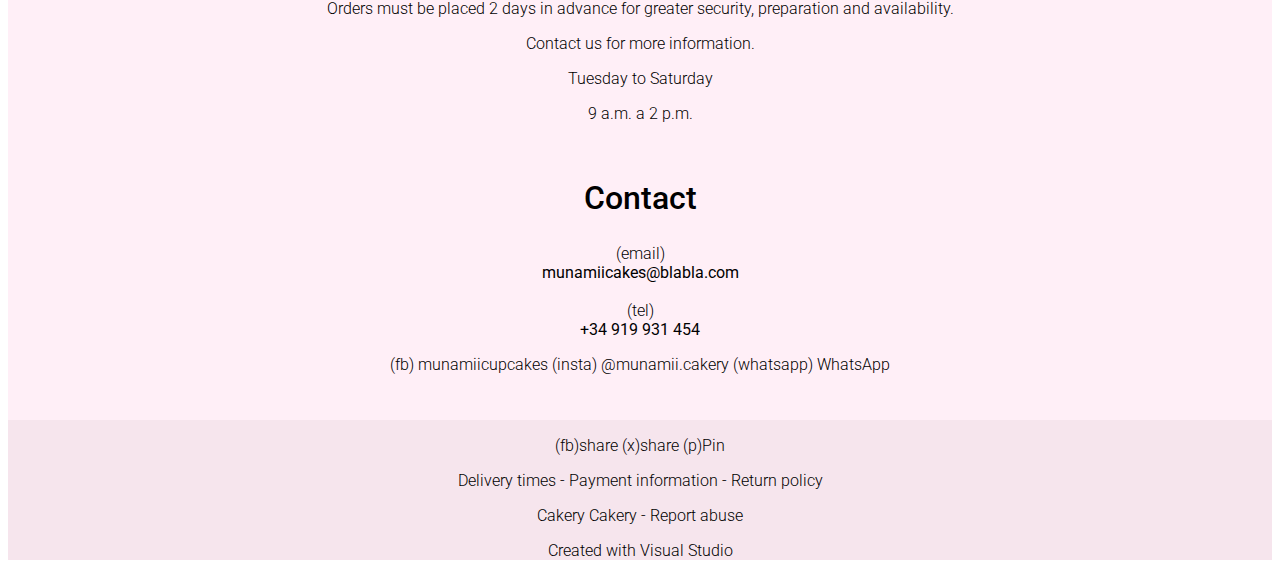
==== commit abbc73a6: "background image" ====
--- a/cakery/index.html
+++ b/cakery/index.html
@@ -38,6 +38,7 @@
       </div>
 
       <div class="welcome-right">
+        <img src="images/logo.png" class="img_logo">
         <h1><b>Cakes to your door!</b></h1>
         <button class="welcome-button" onclick="document.location='#store'">
           <h3><b>Buy Now!</b></h3>
--- a/cakery/index.css
+++ b/cakery/index.css
@@ -58,6 +58,16 @@
     width: 40%;
     align-items: center;
     justify-content: center;
+}
+
+.img_logo
+{
+    width: 40%;
+    border-width: 1px;
+    border-color: black;
+    border-style: dotted;
+    box-shadow: 0 4px 4px 0 rgba(54, 23, 23, 0.2), 0 6px 20px 0 rgba(0, 0, 0, 0.19);
+    border-radius: 50%;
 }
 
 .welcome-button {
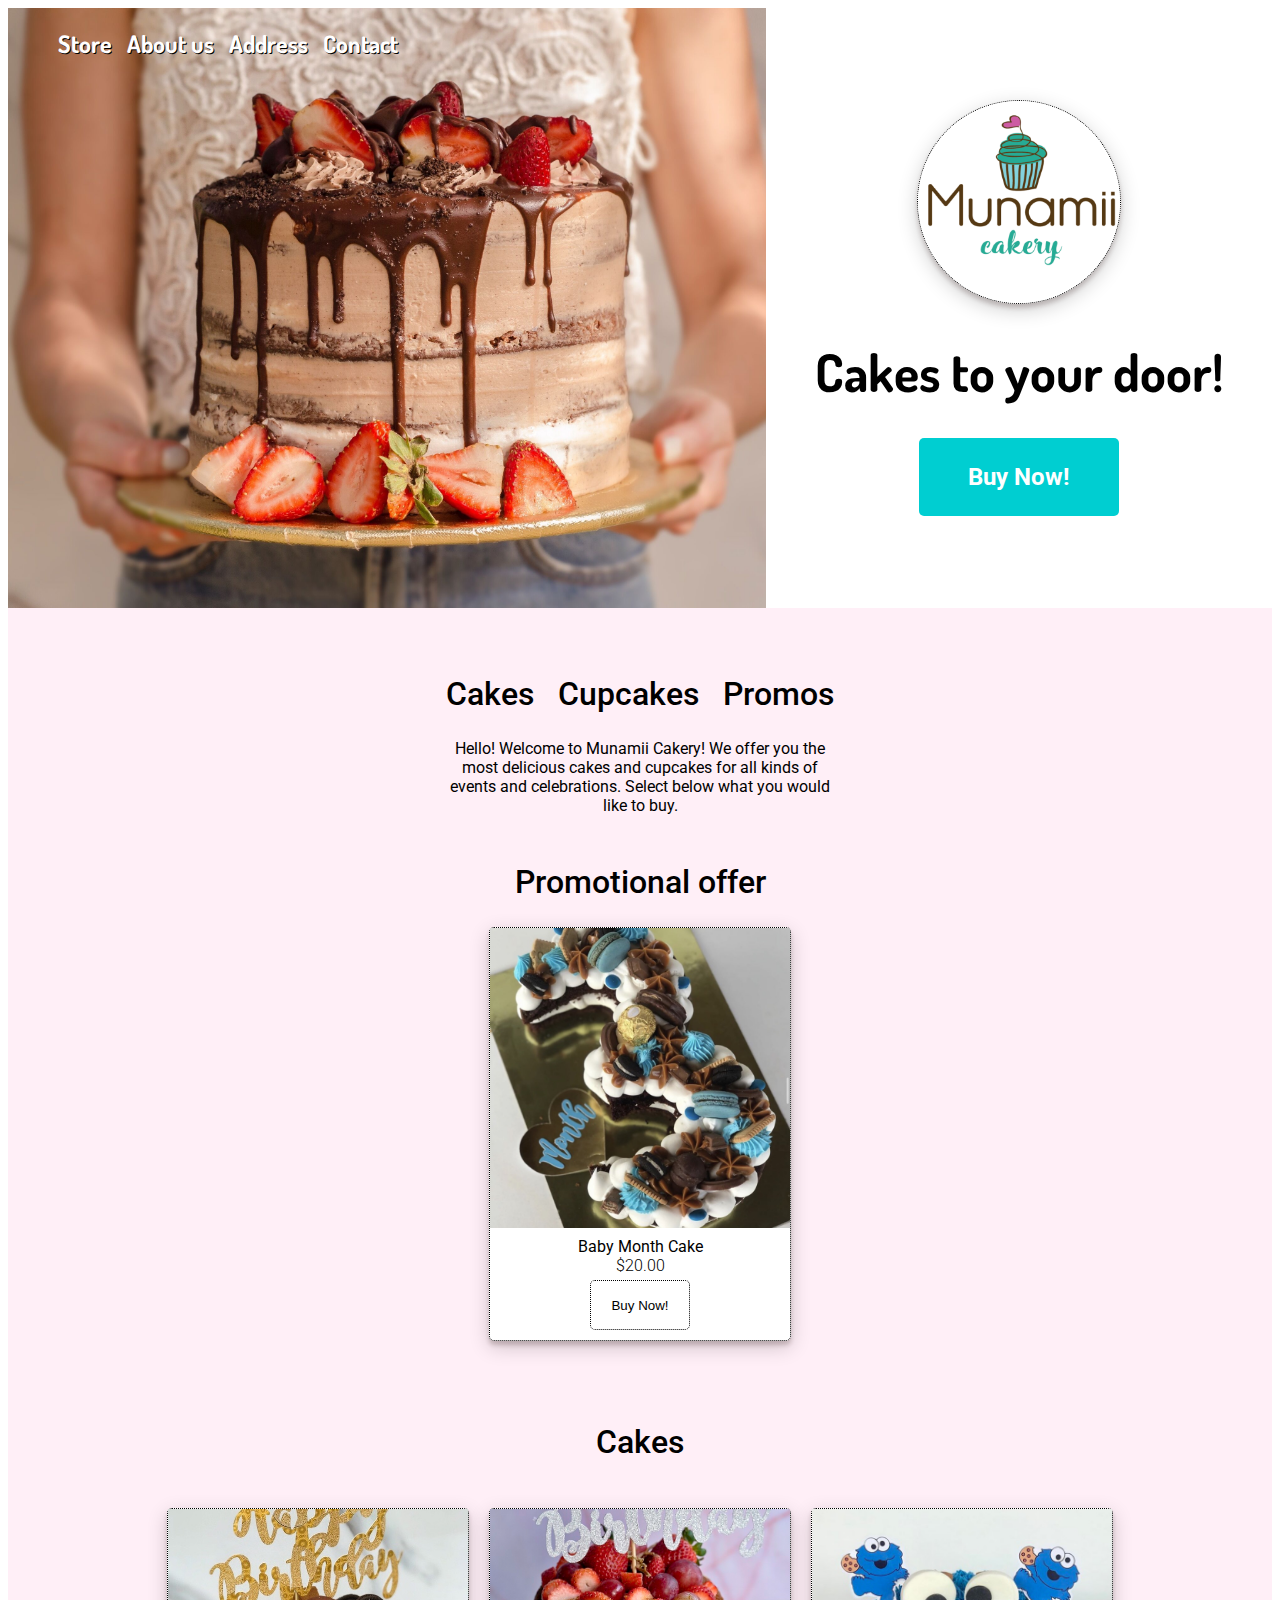
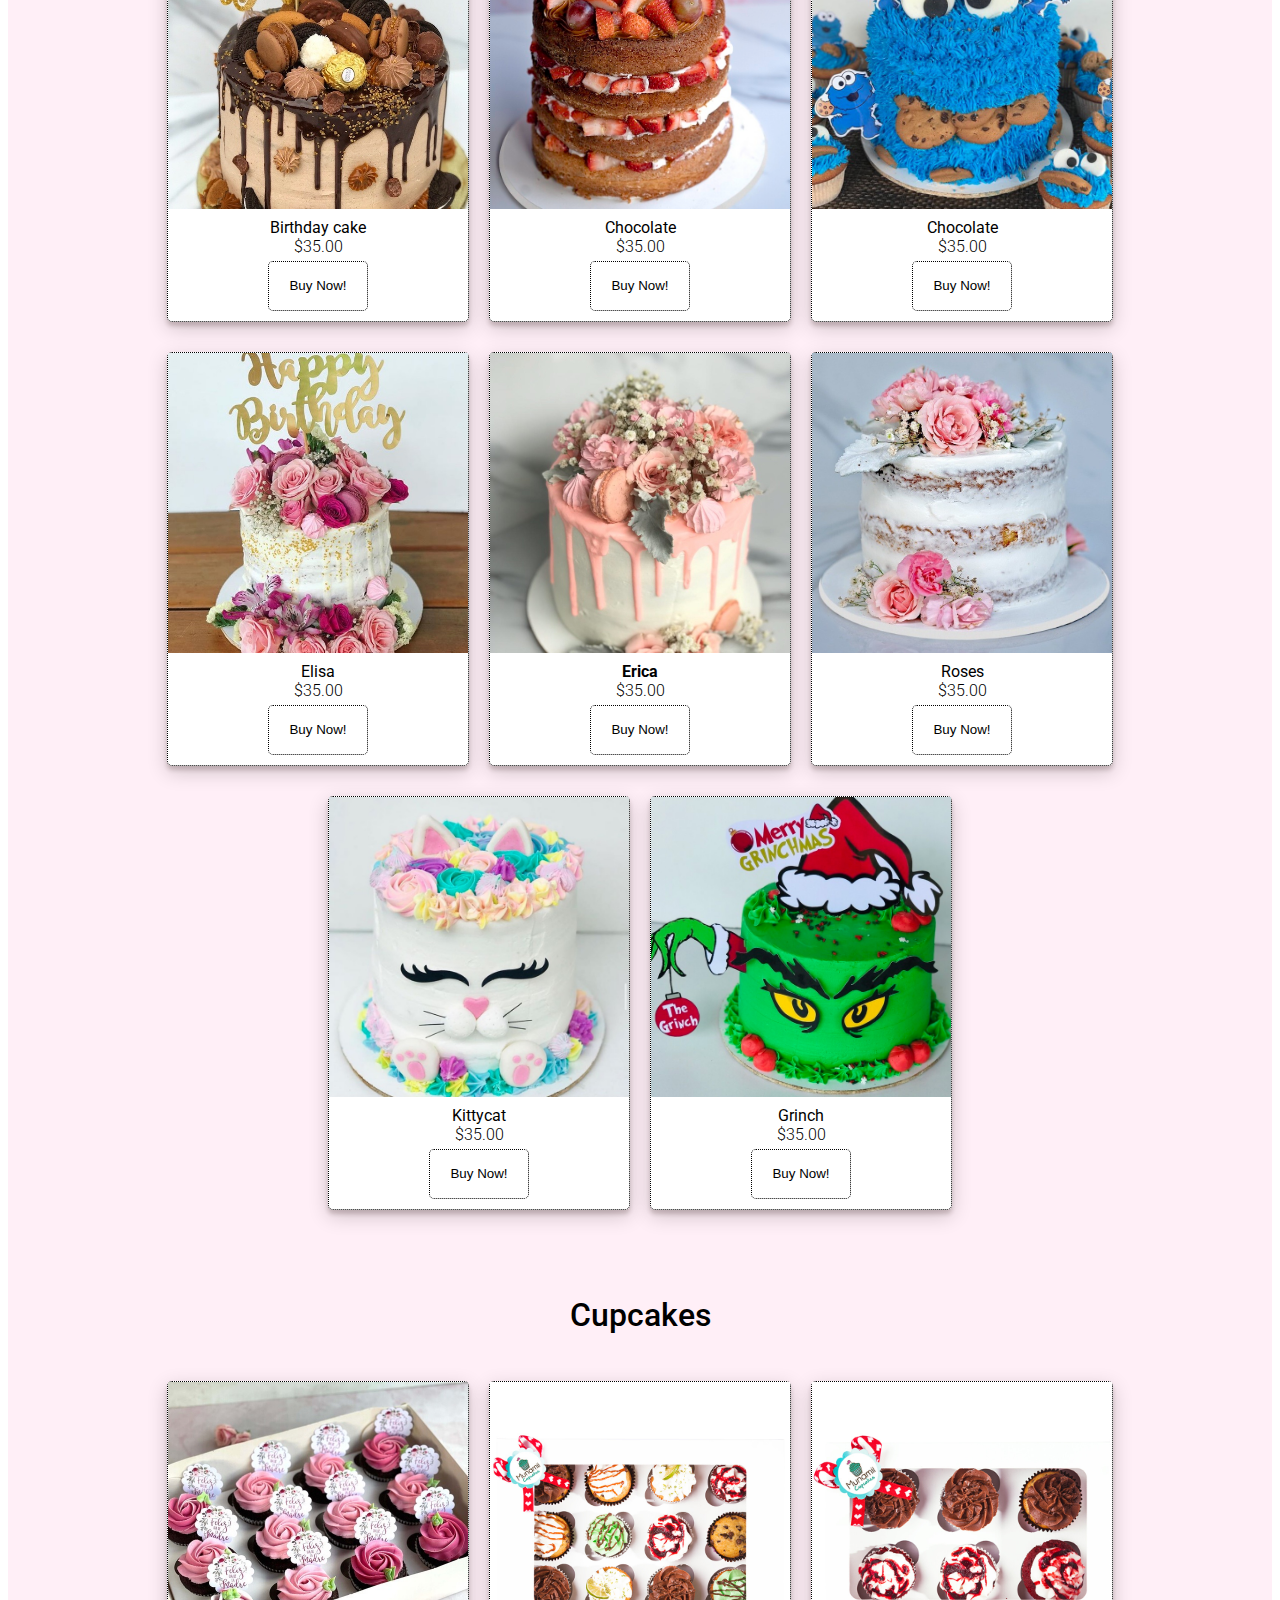
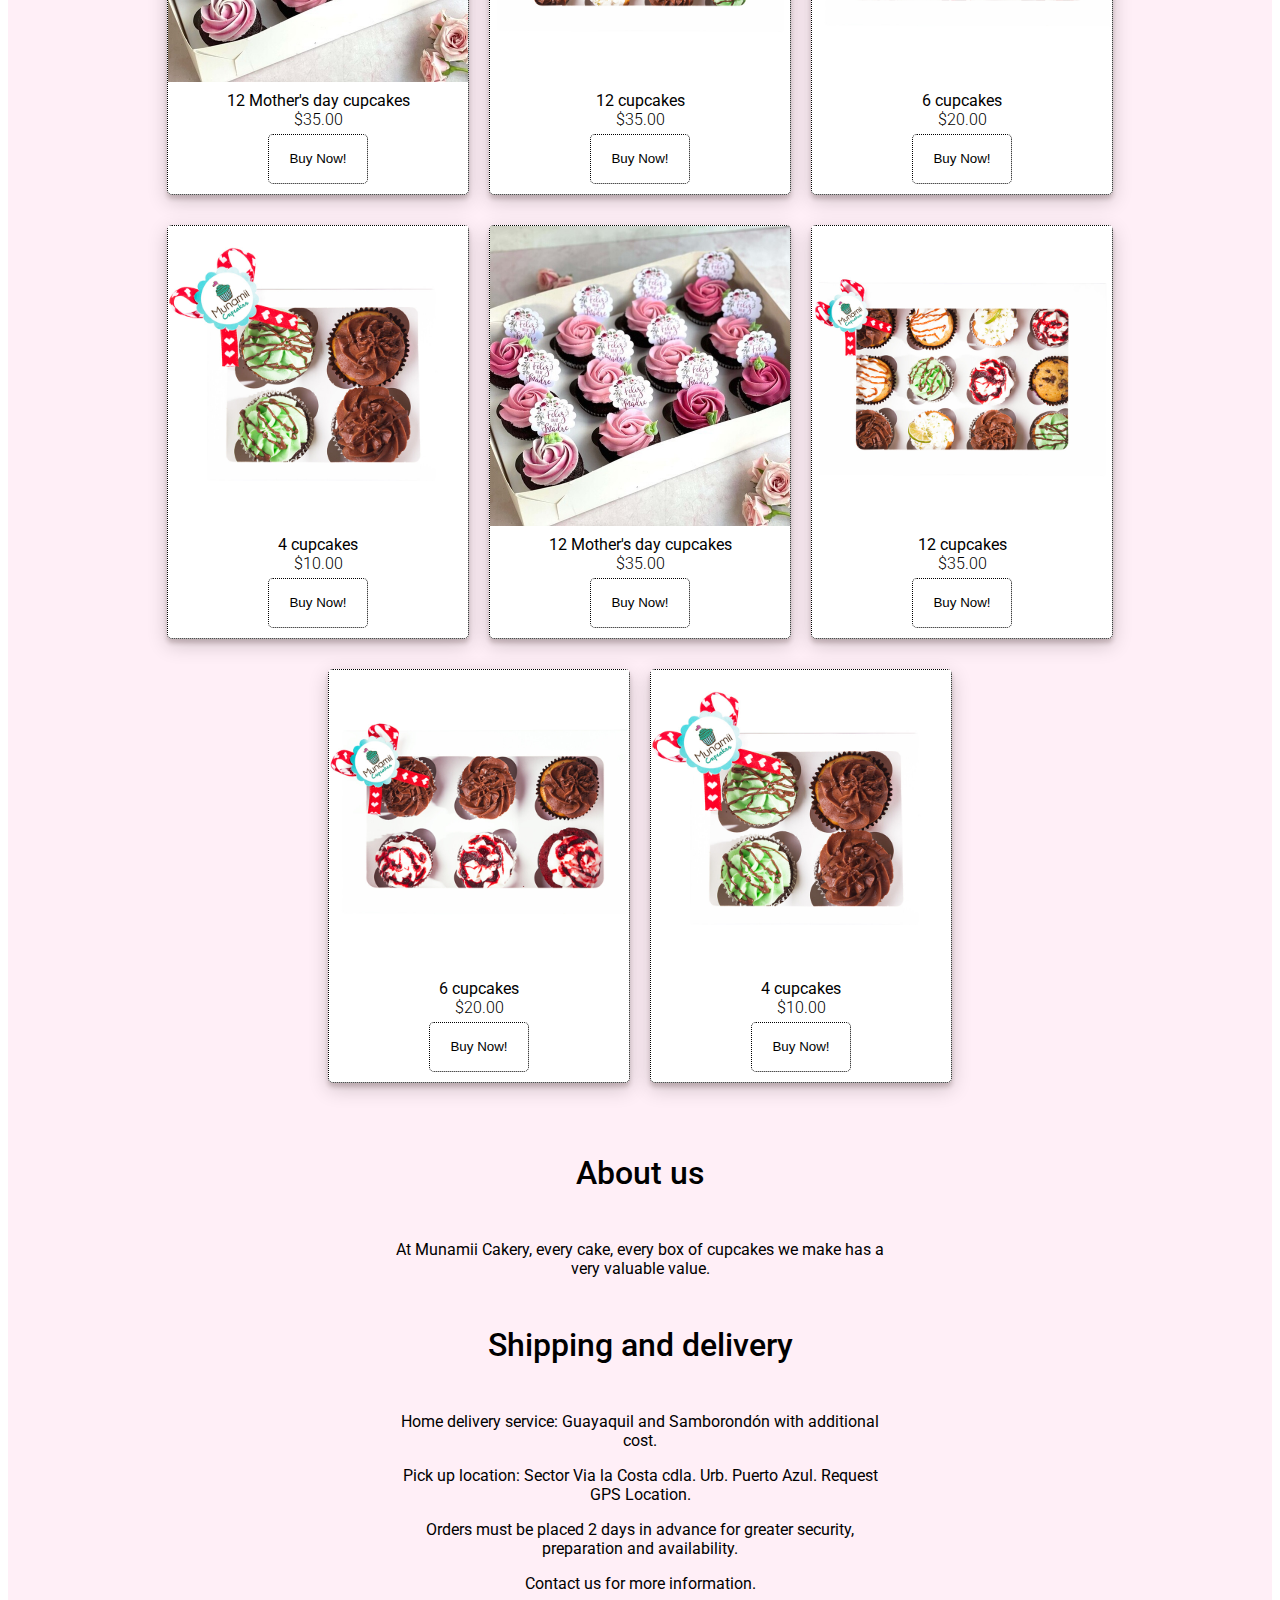
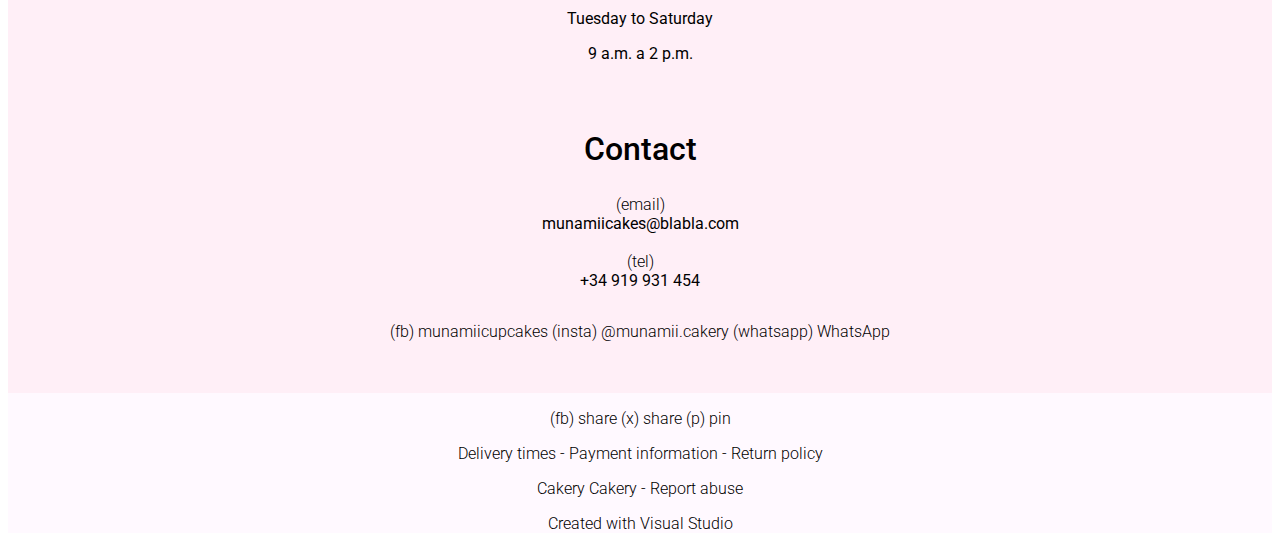
==== commit ffe8fcc0: "layout" ====
--- a/cakery/index.html
+++ b/cakery/index.html
@@ -241,20 +241,22 @@
 
     <div id="about" class="about">
       <h2>About us</h2>
-      At Munamii Cakery, every cake, every box of cupcakes we make has a very valuable value.
+      <h4>At Munamii Cakery, every cake, every box of cupcakes we make has a very valuable value.</h4>   
       <h2>Shipping and delivery</h2>
+      <h4>
       Home delivery service: Guayaquil and Samborondón with additional cost.<p></p>
       Pick up location: Sector Via la Costa cdla. Urb. Puerto Azul. Request GPS Location.<p></p>
       Orders must be placed 2 days in advance for greater security, preparation and availability. <p></p>
       Contact us for more information.<p></p>
       Tuesday to Saturday<p></p>
       9 a.m. a 2 p.m.
+      </h4>
     </div>
 
     <div id="contact" class="about">
       <h2>Contact</h2>
-      (email) <div class="semi_bold">munamiicakes@blabla.com</div><br>
-      (tel) <div class="semi_bold">+34 919 931 454</div>
+      (email)<div class="semi_bold">munamiicakes@blabla.com</div><br>
+      (tel)<div class="semi_bold">+34 919 931 454</div>
       <p></p>
       (fb) munamiicupcakes
       (insta) @munamii.cakery
@@ -264,9 +266,9 @@
 
     <div class="footer">
       <p></p>
-      (fb)share
-      (x)share
-      (p)Pin
+      (fb) share
+      (x) share
+      (p) pin
       <p></p>
       Delivery times - Payment information - Return policy<p></p>
       Cakery Cakery - Report abuse
--- a/cakery/index.css
+++ b/cakery/index.css
@@ -21,16 +21,23 @@
     display: flex;
     flex-direction: column;
     background-color: rgb(256, 239, 247);
+    align-items: center;
 }
 
 .welcome {
     display: flex;
     flex-direction: row;
     flex-wrap: wrap;
+    flex-flow: wrap;
    /* background-color: lightblue; */
-    height: 800px;
+    height: fit-content;
     text-align: center;  
-    justify-content: flex-start;        
+  /*  justify-content: flex-start; 
+    align-content: stretch;   */
+    justify-content: center;
+    align-items: center;  
+    background-color: white;  
+    width: 100%;
 }
 
 .img_welcome 
@@ -48,7 +55,10 @@
     background-image: url("images/welcome.jpg");
     background-size: cover;
     background-position: center top;
+    background-origin: content-box;
     width: 60%;
+    min-height:600px;
+    min-width:600px;
 }
 
 .welcome-right {
@@ -58,6 +68,8 @@
     width: 40%;
     align-items: center;
     justify-content: center;
+    min-height:600px;
+    min-width:300px;
 }
 
 .img_logo
@@ -100,7 +112,7 @@
 
 
 .product-menu {
-    display: block;
+    display: flow;
     height: fit-content;
     text-align: center;
     align-self: center;
@@ -180,20 +192,29 @@
     margin-bottom: 10px;
 }
 
+.buy-button:hover {
+    background-color: rgb(1, 145, 148);
+    color: white;
+}
+
+
+
 .about {
-    display: block;
+    display: flex;
+    flex-direction: column;
     background-color: rgb(256, 239, 247);
     text-align: center;
     margin-top: 10px;
-    padding-bottom: 10px;
     margin-bottom: 10px;
+    width: 40%;  
 }
 
 .footer {
     display: block;    
-    background-color: rgb(246, 229, 237);
+    background-color: rgb(256, 249, 257);
     height: fit-content;
     text-align: center; 
     margin-top: 10px;
-}
-
+    width: 100%;
+}
+
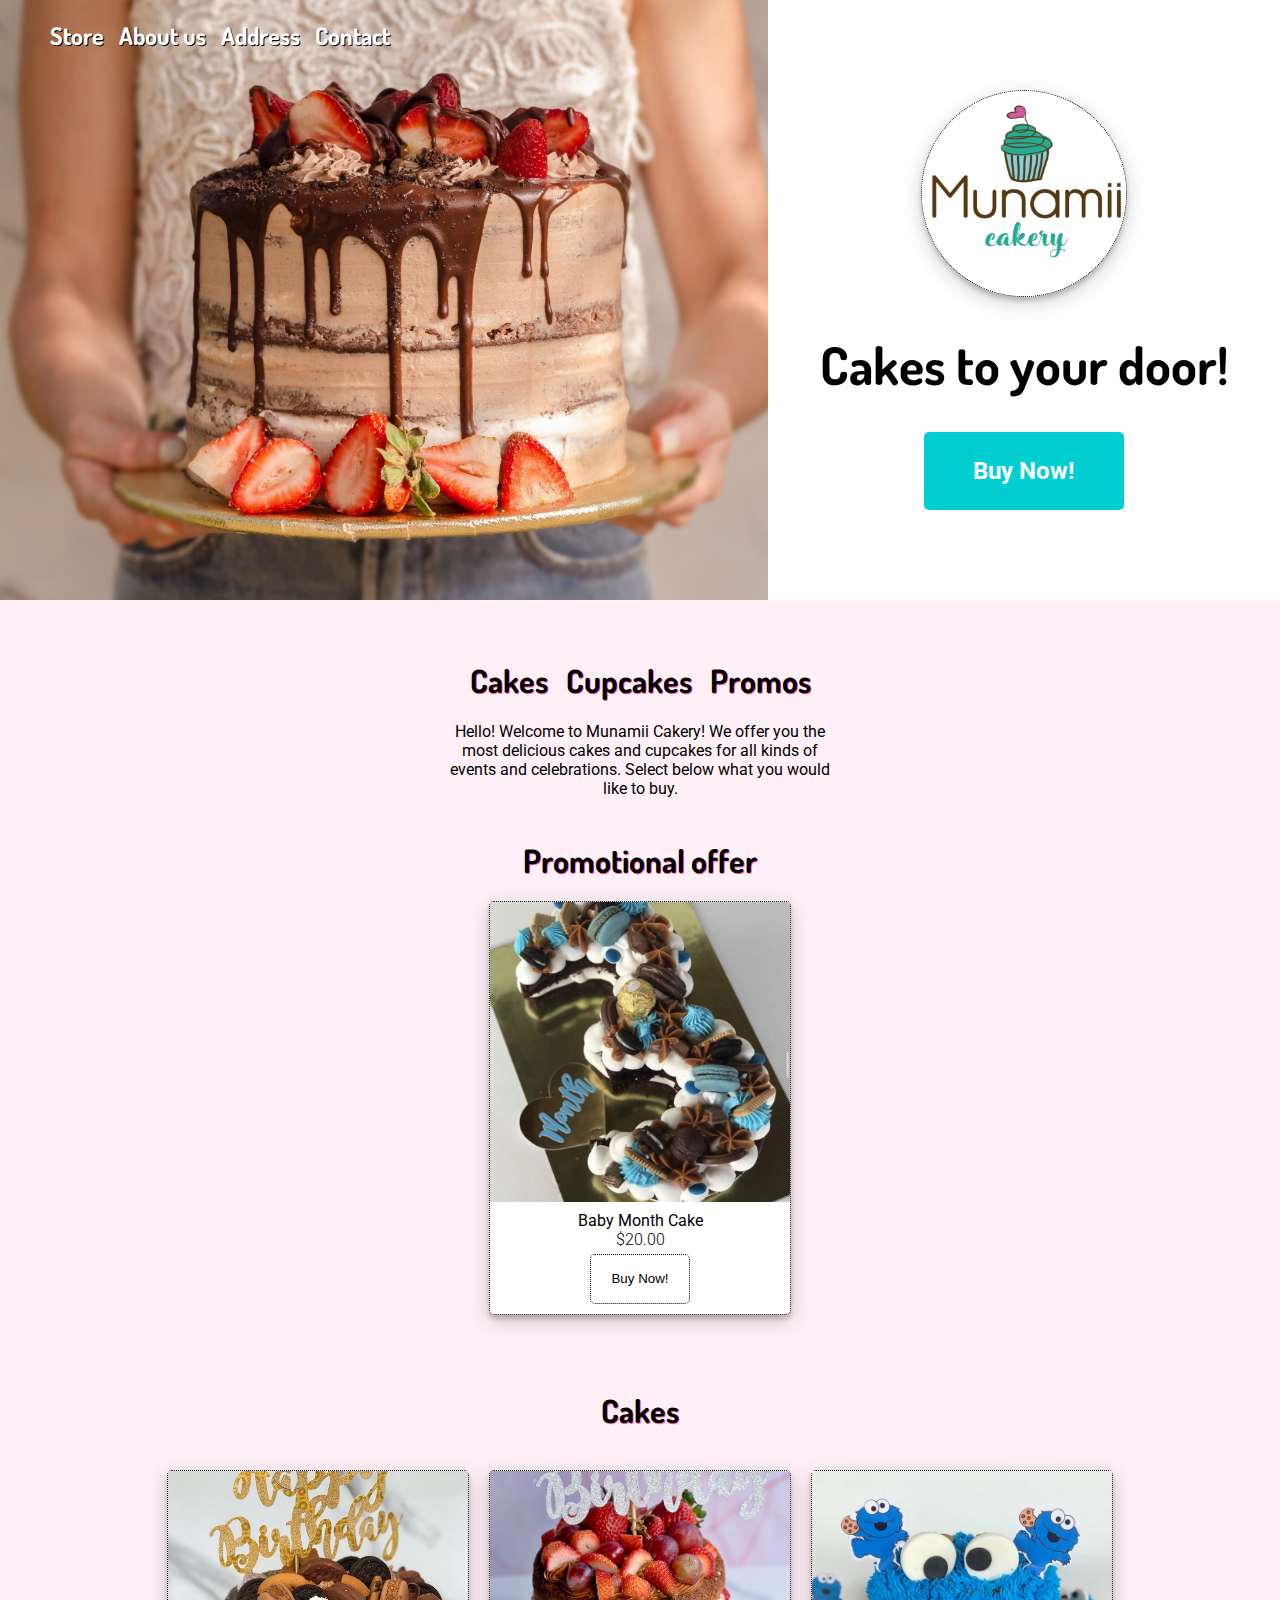
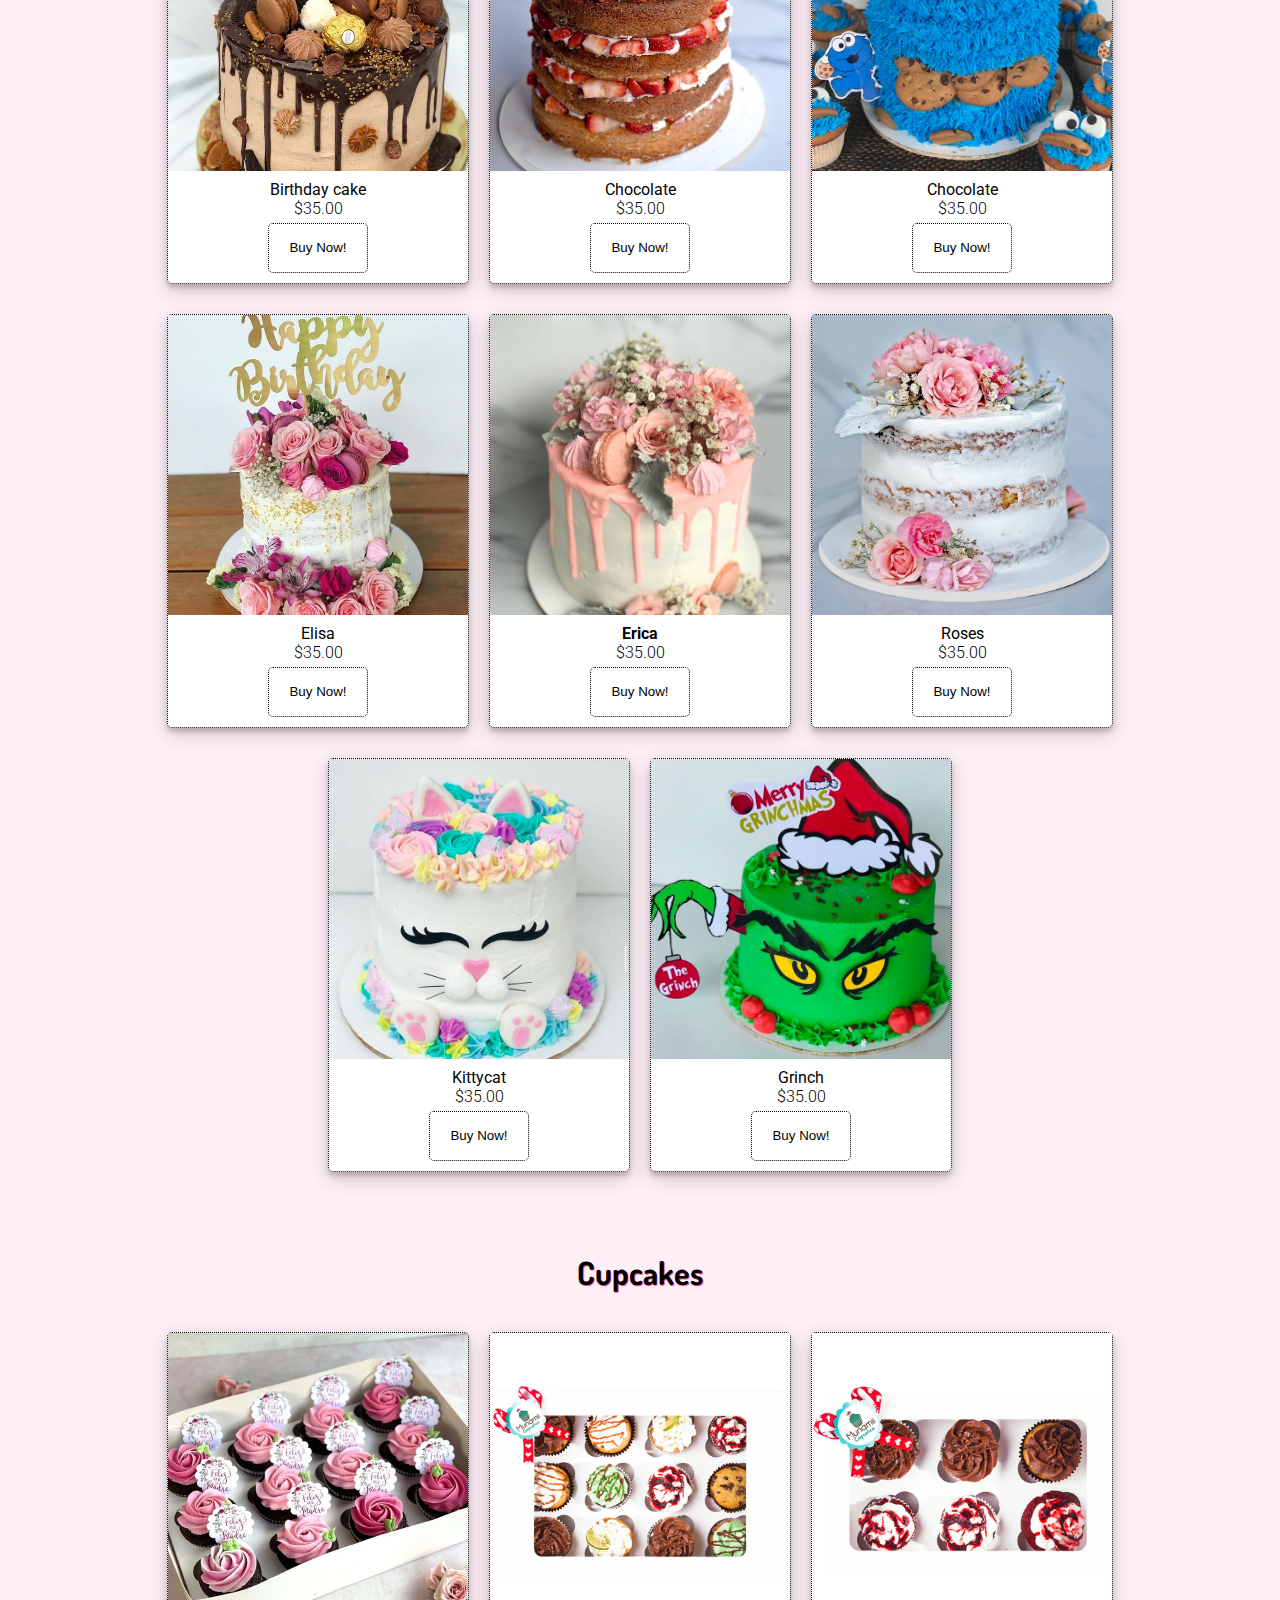
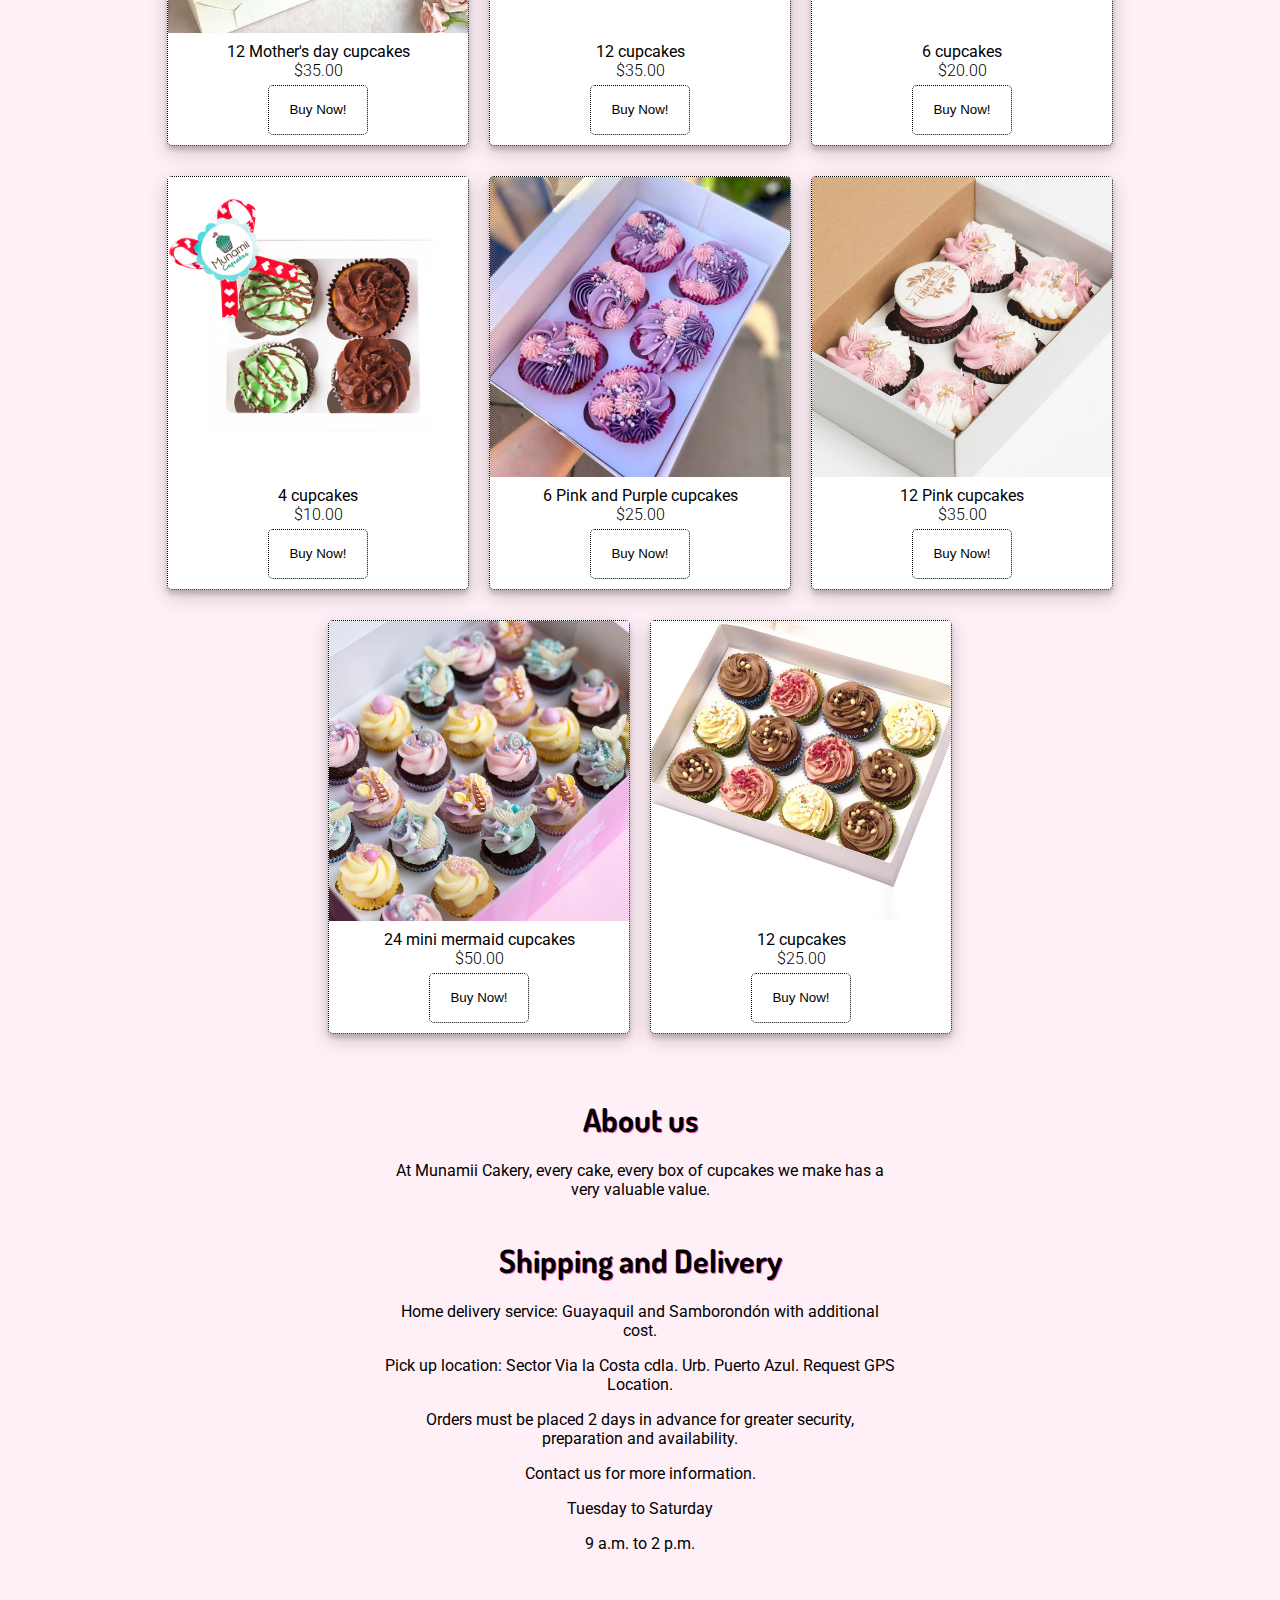
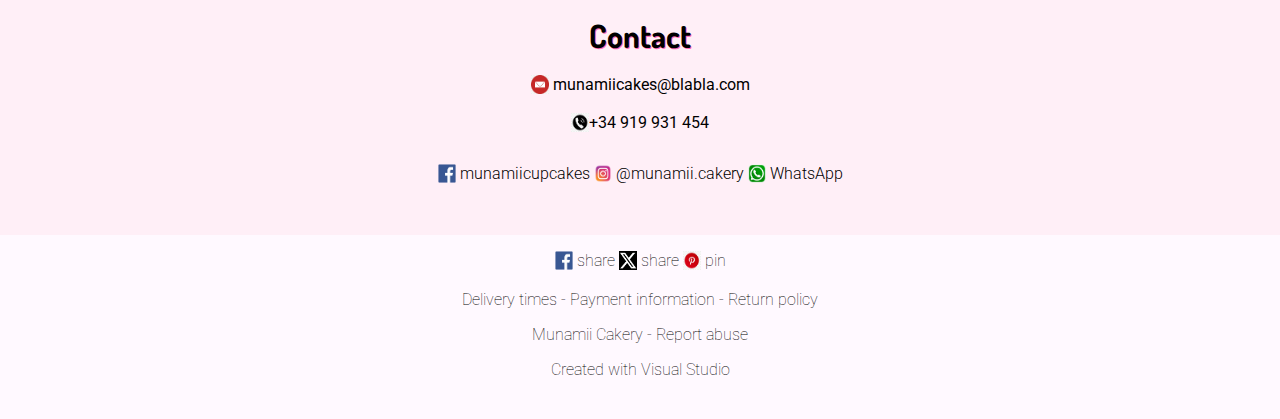
==== commit f377d03b: "products" ====
--- a/cakery/index.html
+++ b/cakery/index.html
@@ -12,7 +12,8 @@
   <link href="//fonts.googleapis.com/css2?family=Dosis:wght@200..800&display=swap" rel="stylesheet">
   <link
     href="//fonts.googleapis.com/css2?family=Roboto:ital,wght@0,100;0,300;0,400;0,500;0,700;0,900;1,100;1,300;1,400;1,500;1,700;1,900&display=swap"
-    rel="stylesheet" ); </head>
+    rel="stylesheet">
+</head>
 
 <body>
   <!-- top level flex container -->
@@ -48,11 +49,13 @@
     <!-- end welcome page -->
 
     <div id="store" class="product-menu">
-      <h2>
-        <a href="#cakes" class="two">Cakes</a>&nbsp;&nbsp;
-        <a href="#cupcakes" class="two">Cupcakes</a>&nbsp;&nbsp;
-        <a href="#promo" class="two">Promos</a>
-      </h2>
+      <div id="menu" class="product-navbar">
+        <b>
+          <a href="#cakes" class="two">Cakes</a>&nbsp;&nbsp;
+          <a href="#cupcakes" class="two">Cupcakes</a>&nbsp;&nbsp;
+          <a href="#promo" class="two">Promos</a>
+        </b>
+      </div>
 
       <h4>
         Hello! Welcome to Munamii Cakery! We offer you the most delicious cakes and cupcakes for all kinds of events and
@@ -62,7 +65,7 @@
     </div>
 
     <div id="promo" class="selected-products">
-      <h2>Promotional offer</h2>
+      <div class="product-category"><b>Promotional offer</b></div>
 
       <div class="cake">
         <a target="" href="">
@@ -76,7 +79,7 @@
 
     <!-- cakes section -->
     <div id="cakes" class="cakes_section">
-      <h2>Cakes</h2>
+      <div class="product-category"><b>Cakes</b></div><br>
       <div id="cakelist" class="cakelist">
         <div class="cake">
           <a target="" href="">
@@ -157,7 +160,7 @@
 
     <!-- begin cupcake section -->
     <div id="cupcakes" class="cupcakes_section">
-      <h2>Cupcakes</h2>
+      <div class="product-category"><b>Cupcakes</b></div><br>
 
       <!-- begin cakelist -->
       <div id="cakelist" class="cakelist">
@@ -198,37 +201,37 @@
         </div>
         <div class="cake">
           <a target="" href="">
-            <img src="images/cupcakes/mothersday.jpg" class="img_cake">
-          </a>
-          <div class="semi_bold">12 Mother's day cupcakes </div>
-          <div class="price">$35.00</div>
-          <button class="buy-button" onclick="document.location='#store'">Buy Now!</button>
-        </div>
-
-        <div class="cake">
-          <a target="" href="">
-            <img src="images/cupcakes/cupcakes12.jpg" class="img_cake">
+            <img src="images/cupcakes/cupcakes_pink_purple.jpg" class="img_cake">
+          </a>
+          <div class="semi_bold">6 Pink and Purple cupcakes</div>
+          <div class="price">$25.00</div>
+          <button class="buy-button" onclick="document.location='#store'">Buy Now!</button>
+        </div>
+
+        <div class="cake">
+          <a target="" href="">
+            <img src="images/cupcakes/pinkcupcakebox.jpg" class="img_cake">
+          </a>
+          <div class="semi_bold">12 Pink cupcakes</div>
+          <div class="price">$35.00</div>
+          <button class="buy-button" onclick="document.location='#store'">Buy Now!</button>
+        </div>
+
+        <div class="cake">
+          <a target="" href="">
+            <img src="images/cupcakes/minimermaids.jpg" class="img_cake">
+          </a>
+          <div class="semi_bold">24 mini mermaid cupcakes</div>
+          <div class="price">$50.00</div>
+          <button class="buy-button" onclick="document.location='#store'">Buy Now!</button>
+        </div>
+
+        <div class="cake">
+          <a target="" href="">
+            <img src="images/cupcakes/12box.jpg" class="img_cake">
           </a>
           <div class="semi_bold">12 cupcakes</div>
-          <div class="price">$35.00</div>
-          <button class="buy-button" onclick="document.location='#store'">Buy Now!</button>
-        </div>
-
-        <div class="cake">
-          <a target="" href="">
-            <img src="images/cupcakes/cupcakes6.jpg" class="img_cake">
-          </a>
-          <div class="semi_bold">6 cupcakes</div>
-          <div class="price">$20.00</div>
-          <button class="buy-button" onclick="document.location='#store'">Buy Now!</button>
-        </div>
-
-        <div class="cake">
-          <a target="" href="">
-            <img src="images/cupcakes/cupcakes4.jpg" class="img_cake">
-          </a>
-          <div class="semi_bold">4 cupcakes</div>
-          <div class="price">$10.00</div>
+          <div class="price">$25.00</div>
           <button class="buy-button" onclick="document.location='#store'">Buy Now!</button>
         </div>
 
@@ -240,38 +243,43 @@
 
 
     <div id="about" class="about">
-      <h2>About us</h2>
+      <div class="product-category"><b>About us</b></div>
       <h4>At Munamii Cakery, every cake, every box of cupcakes we make has a very valuable value.</h4>   
-      <h2>Shipping and delivery</h2>
+      <div class="product-category"><b>Shipping and Delivery</b></div>
       <h4>
       Home delivery service: Guayaquil and Samborondón with additional cost.<p></p>
       Pick up location: Sector Via la Costa cdla. Urb. Puerto Azul. Request GPS Location.<p></p>
       Orders must be placed 2 days in advance for greater security, preparation and availability. <p></p>
       Contact us for more information.<p></p>
       Tuesday to Saturday<p></p>
-      9 a.m. a 2 p.m.
+      9 a.m. to 2 p.m.
       </h4>
     </div>
 
     <div id="contact" class="about">
-      <h2>Contact</h2>
-      (email)<div class="semi_bold">munamiicakes@blabla.com</div><br>
-      (tel)<div class="semi_bold">+34 919 931 454</div>
-      <p></p>
-      (fb) munamiicupcakes
-      (insta) @munamii.cakery
-      (whatsapp) WhatsApp
+      <div class="product-category"><b>Contact</b></div><br>
+      <div class="semi_bold social_media"><img src="images/mail.png" class="small_logo">
+        &nbsp;munamiicakes@blabla.com</div><br>
+      <div class="semi_bold social_media"><img src="images/phone.png" class="small_logo">+34 919 931 454</div>
+      <p></p>
+      <div class="social_media">
+        <img src="images/facebook.png" class="small_logo">&nbsp;munamiicupcakes&nbsp;
+        <img src="images/instagram.png" class="small_logo">&nbsp;@munamii.cakery&nbsp;
+        <img src="images/whatsapp.png" class="small_logo">&nbsp;WhatsApp
+      </div>
       <p></p>
     </div>
 
     <div class="footer">
       <p></p>
-      (fb) share
-      (x) share
-      (p) pin
+      <div class="social_media">
+        <img src="images/facebook.png" class="small_logo">&nbsp;share&nbsp;
+        <img src="images/x.jpg" class="small_logo">&nbsp;share&nbsp;
+        <img src="images/pinterest.png" class="small_logo">&nbsp;pin
+      </div>
       <p></p>
       Delivery times - Payment information - Return policy<p></p>
-      Cakery Cakery - Report abuse
+      Munamii Cakery - Report abuse
       <p></p>
       Created with Visual Studio
     </div>
--- a/cakery/index.css
+++ b/cakery/index.css
@@ -14,8 +14,13 @@
 
 a.two:link { color: black; text-decoration: none }
 a.two:visited { color: black; }
-a.two:hover { color: grey }
+a.two:hover { color: white; transition-duration: 0.1s; }
 a.two:active { color: gray; }
+
+
+html, body {
+    margin:0;
+}
 
 .flex-container-top-level {
     display: flex;
@@ -113,11 +118,30 @@
 
 .product-menu {
     display: flow;
+    flex-wrap: wrap;
     height: fit-content;
     text-align: center;
     align-self: center;
     width: 400px;
     margin-top: 40px;
+}
+
+.product-navbar {
+    text-align: center;
+    color: white;
+    margin-top: 20px;
+
+    text-shadow: 1px 1px  hotpink;
+    font-family: "Dosis", sans-serif; font-weight: 400; font-size: 32px;
+}
+
+.product-category {
+    text-align: center;
+    color: black;
+    margin-top: 20px;
+
+    text-shadow: 1px 1px  hotpink;
+    font-family: "Dosis", sans-serif; font-weight: 400; font-size: 32px;
 }
 
 .selected-products {
@@ -206,7 +230,17 @@
     text-align: center;
     margin-top: 10px;
     margin-bottom: 10px;
+    align-items: center;
     width: 40%;  
+}
+
+.small_logo {
+    width: 18px;
+    height: auto;
+}
+
+.social_media {
+    display:inline-flex;
 }
 
 .footer {
@@ -215,6 +249,8 @@
     height: fit-content;
     text-align: center; 
     margin-top: 10px;
+    padding-bottom: 40px;
     width: 100%;
-}
-
+    font-family: "Roboto", sans-serif; font-weight: 100; 
+}
+
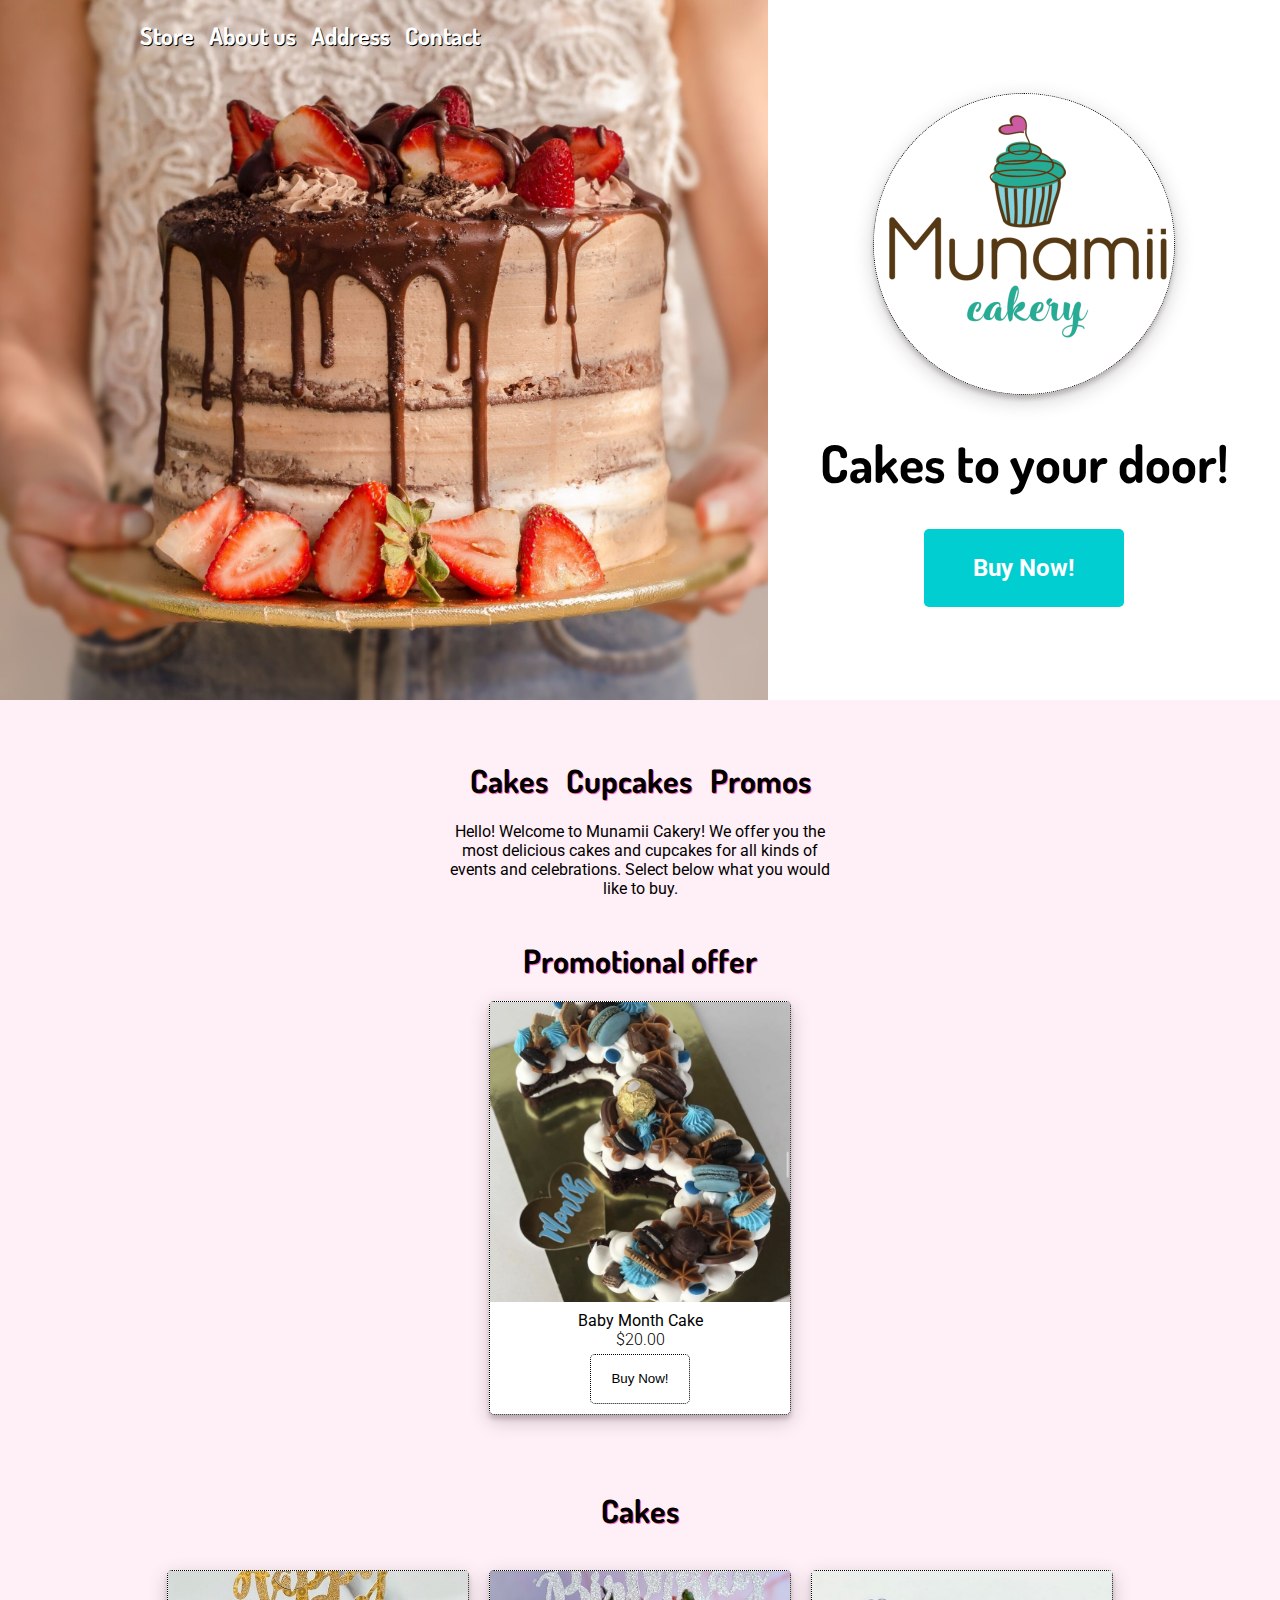
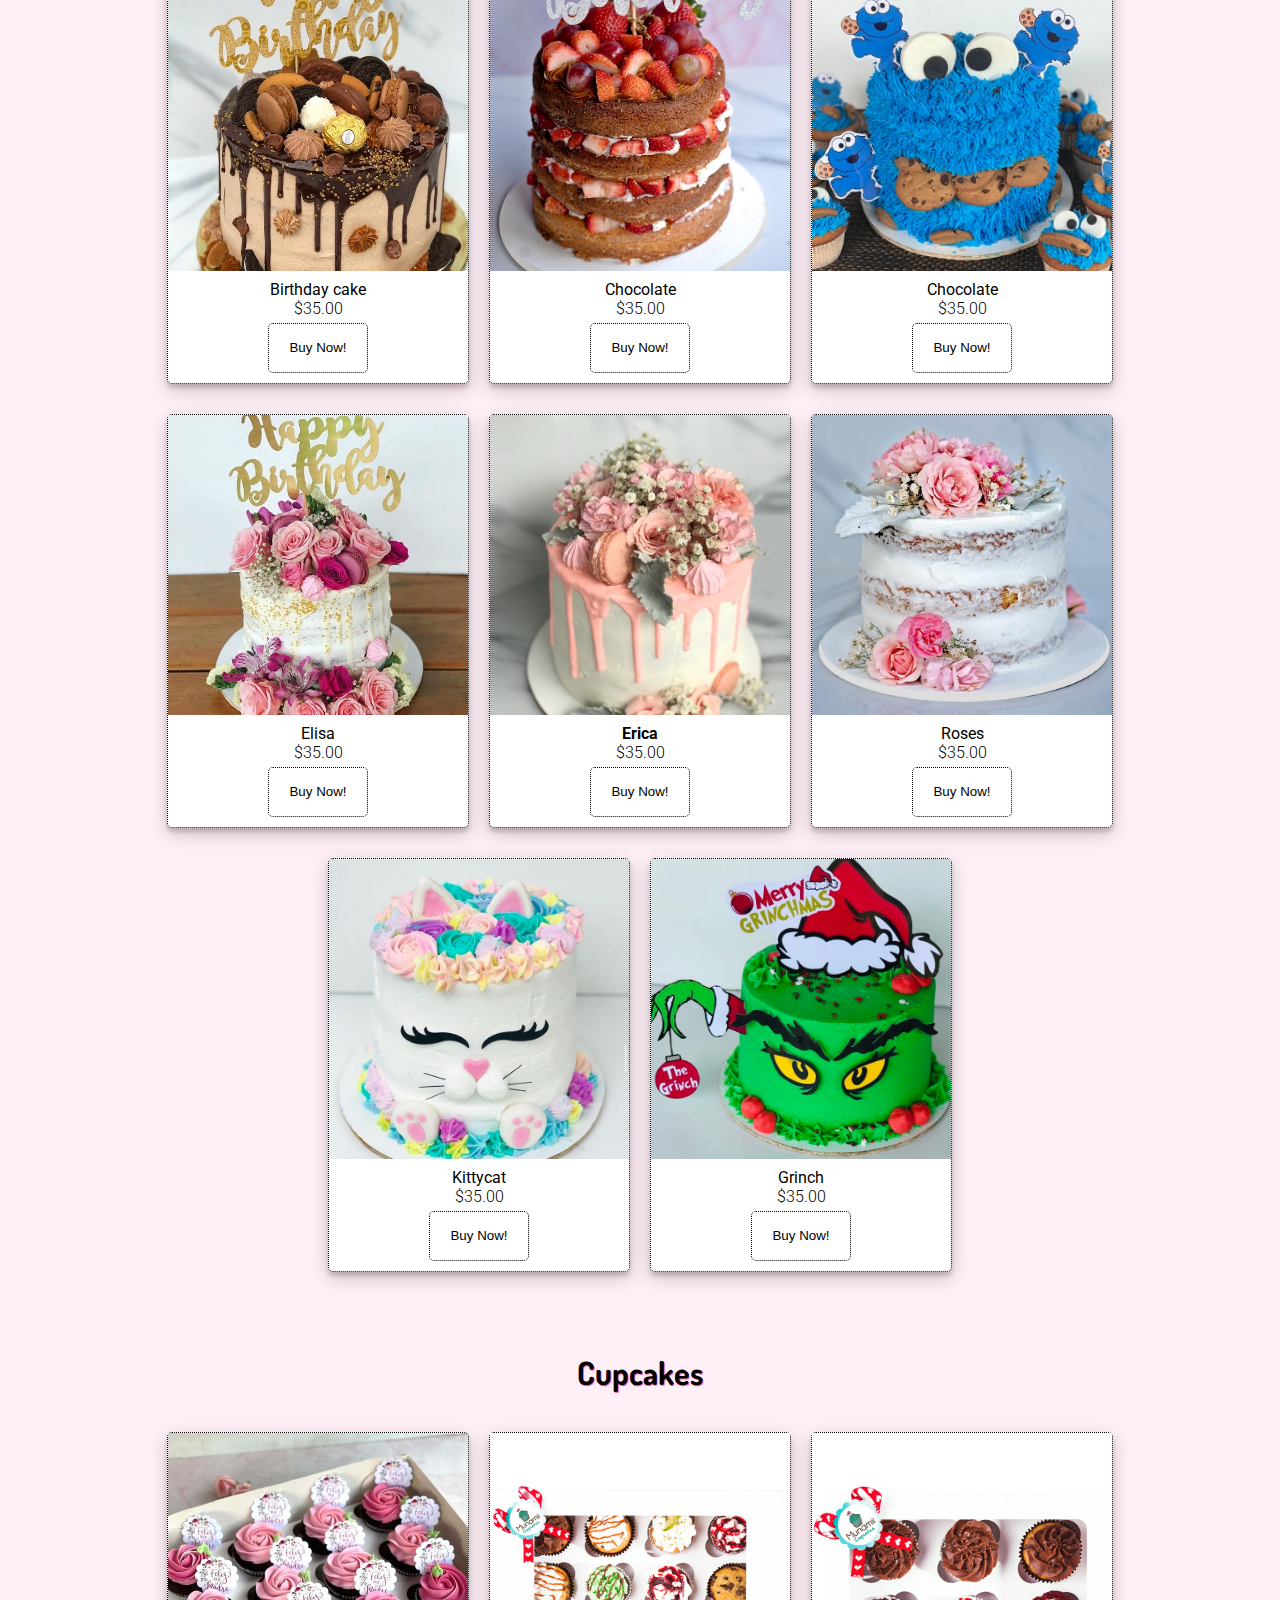
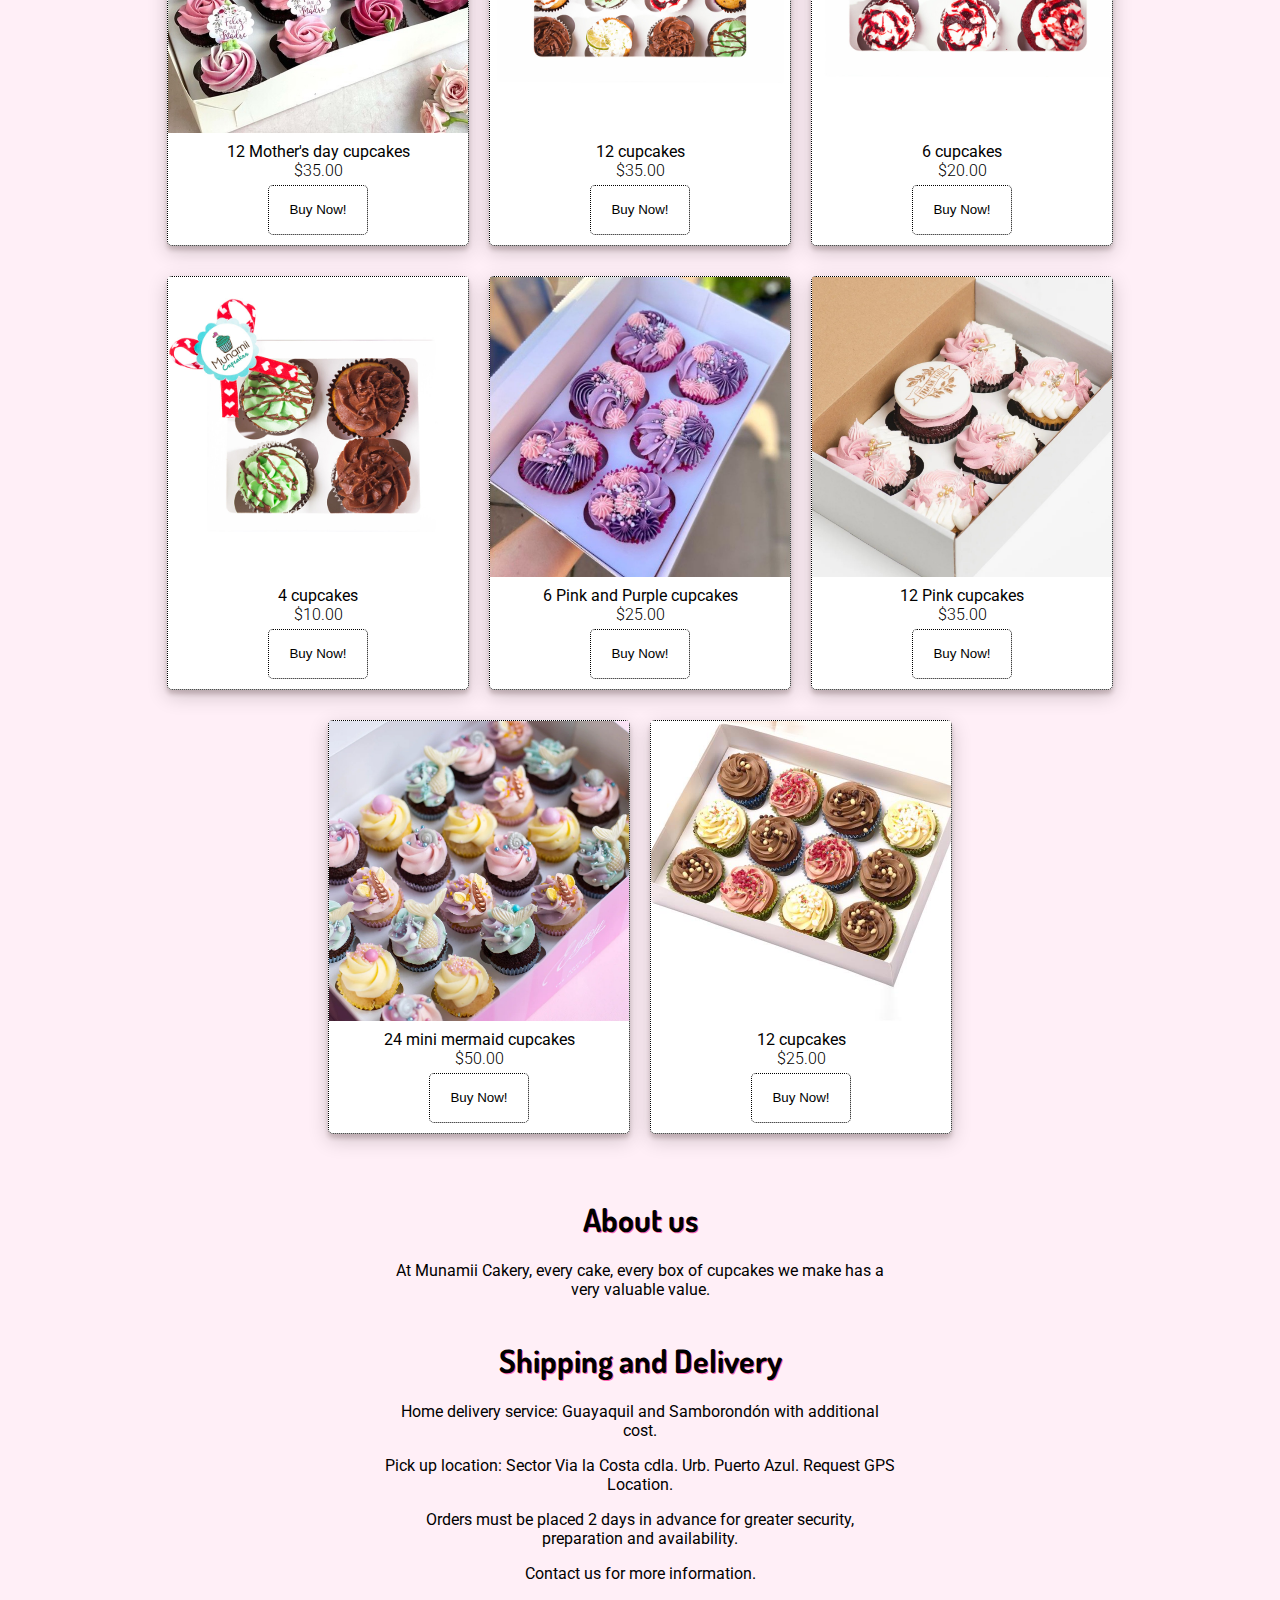
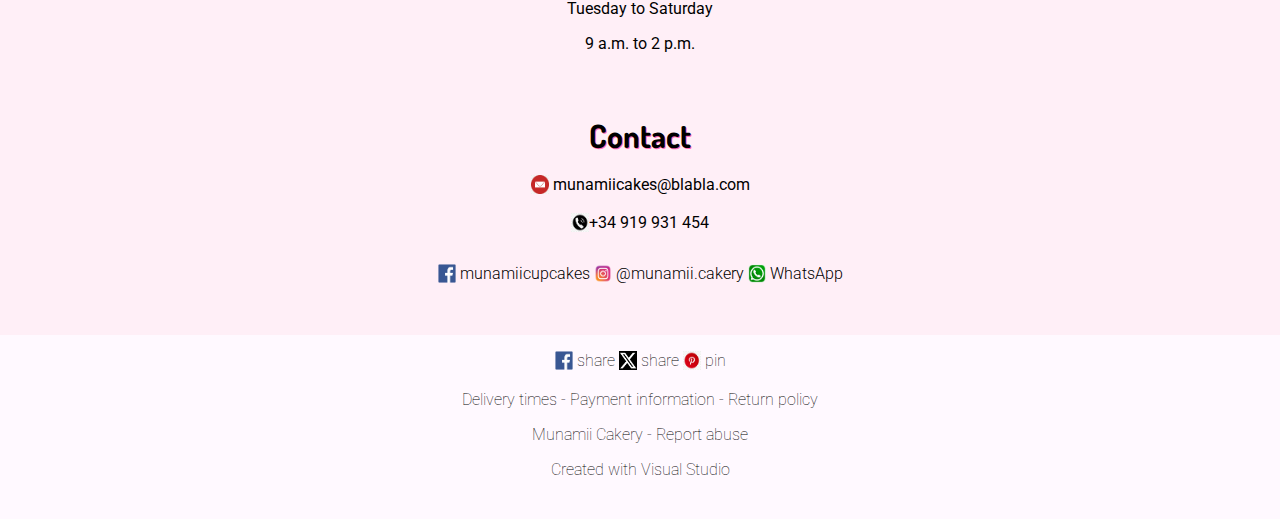
==== commit 220f5bec: "adj for mobile" ====
--- a/cakery/index.html
+++ b/cakery/index.html
@@ -33,9 +33,7 @@
           </b>
 
         </div>
-      <!--    
-        <img src="images/welcome.jpg" class="img_welcome">
-      -->
+
       </div>
 
       <div class="welcome-right">
--- a/cakery/index.css
+++ b/cakery/index.css
@@ -19,14 +19,17 @@
 
 
 html, body {
-    margin:0;
-}
+    margin: 0;
+}
+
 
 .flex-container-top-level {
     display: flex;
     flex-direction: column;
     background-color: rgb(256, 239, 247);
-    align-items: center;
+    justify-content: center;
+    align-items: center;  
+    min-width: fit-content;
 }
 
 .welcome {
@@ -43,13 +46,6 @@
     align-items: center;  
     background-color: white;  
     width: 100%;
-}
-
-.img_welcome 
-{
-    max-width: 100%;
-    height: auto;
-    width: 600px;
 }
 
 .welcome-left {
@@ -62,8 +58,8 @@
     background-position: center top;
     background-origin: content-box;
     width: 60%;
-    min-height:600px;
-    min-width:600px;
+    min-height:700px;
+    min-width:fit-content;
 }
 
 .welcome-right {
@@ -73,8 +69,8 @@
     width: 40%;
     align-items: center;
     justify-content: center;
-    min-height:600px;
-    min-width:300px;
+    min-height:700px;
+    m;
 }
 
 .img_logo
@@ -85,6 +81,7 @@
     border-style: dotted;
     box-shadow: 0 4px 4px 0 rgba(54, 23, 23, 0.2), 0 6px 20px 0 rgba(0, 0, 0, 0.19);
     border-radius: 50%;
+    min-width: 300px;
 }
 
 .welcome-button {
@@ -106,10 +103,10 @@
 
 .navbar {
     color: aliceblue;
-    width: fit-content;
-    height: fit-content;
-    text-align: center;
-    margin-left: 50px;
+    width: 600px;
+    height: fit-content;
+    text-align: center;
+    padding-left: 10px;
     margin-top: 20px;
     text-shadow: 1px 1px black;
     font-family: "Dosis", sans-serif; font-weight: 400; font-size: 24px;
@@ -130,7 +127,6 @@
     text-align: center;
     color: white;
     margin-top: 20px;
-
     text-shadow: 1px 1px  hotpink;
     font-family: "Dosis", sans-serif; font-weight: 400; font-size: 32px;
 }
@@ -232,6 +228,7 @@
     margin-bottom: 10px;
     align-items: center;
     width: 40%;  
+    min-width:300px;
 }
 
 .small_logo {
